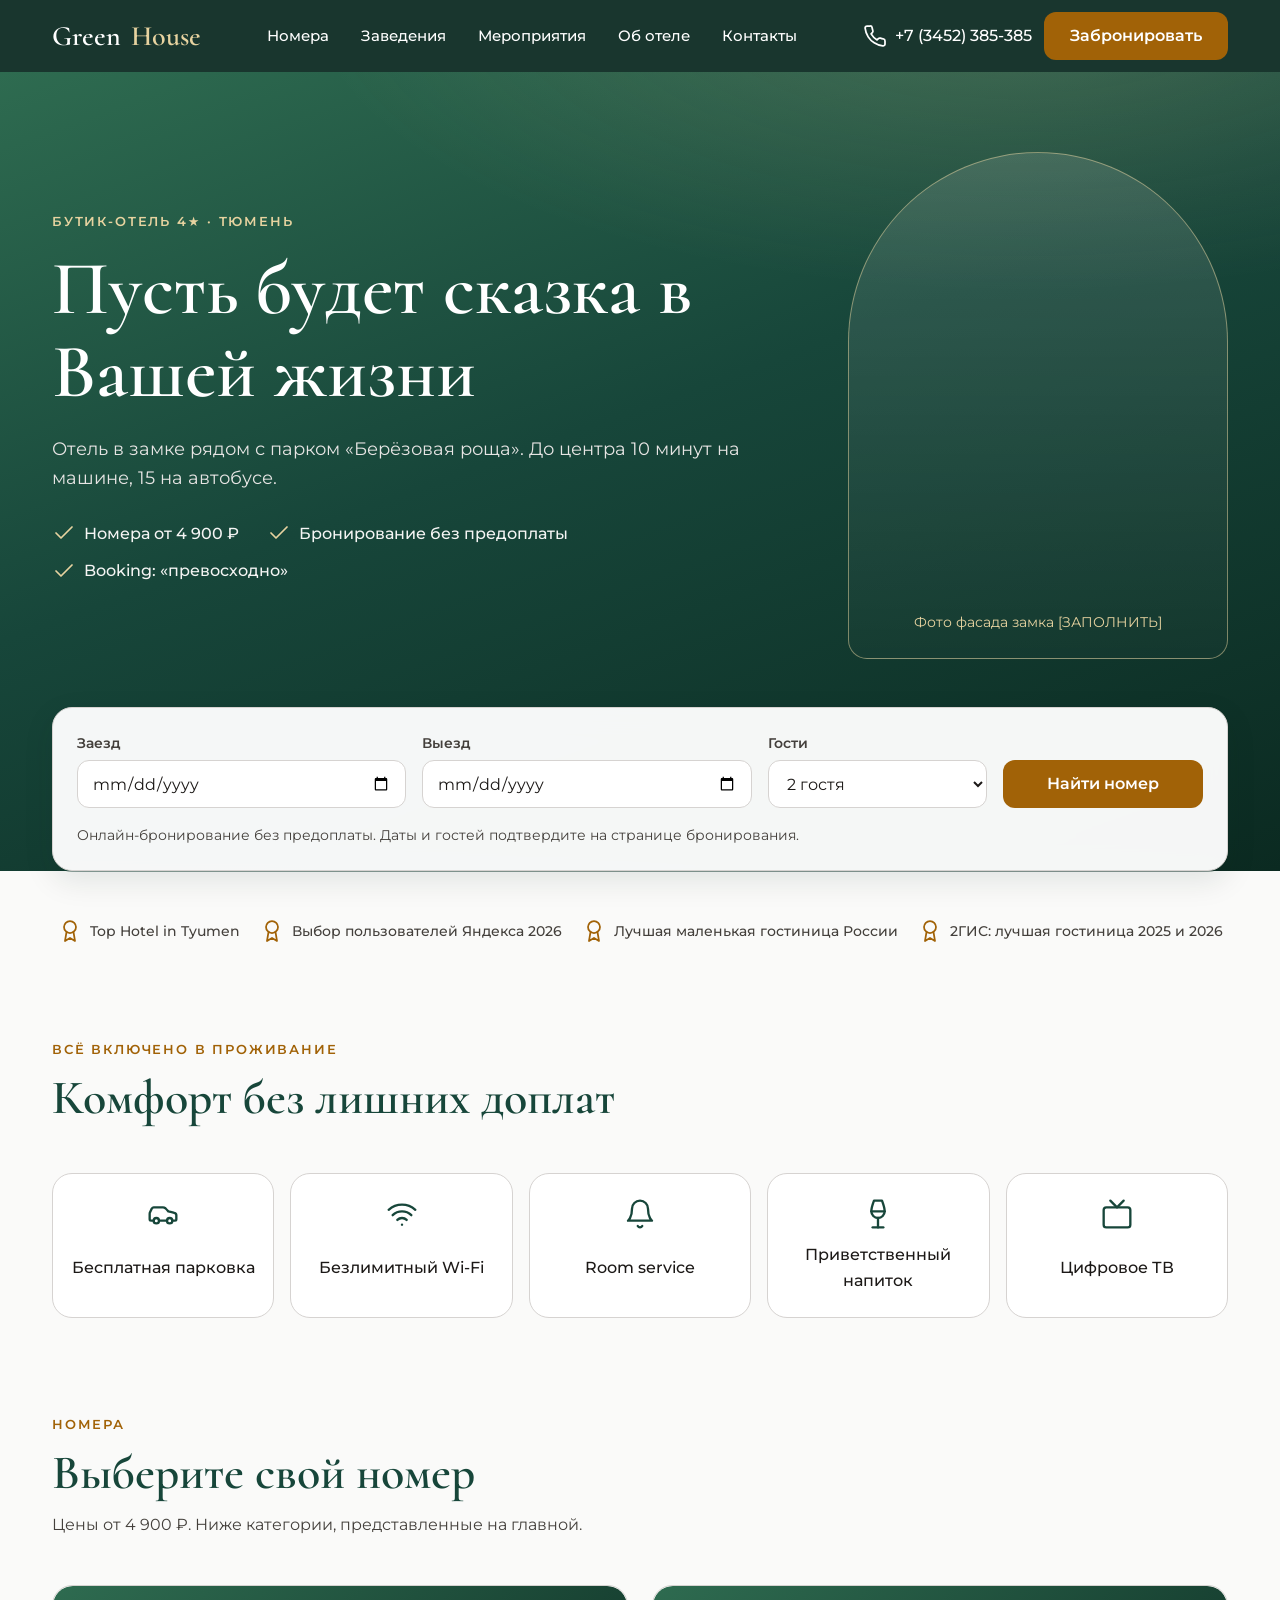
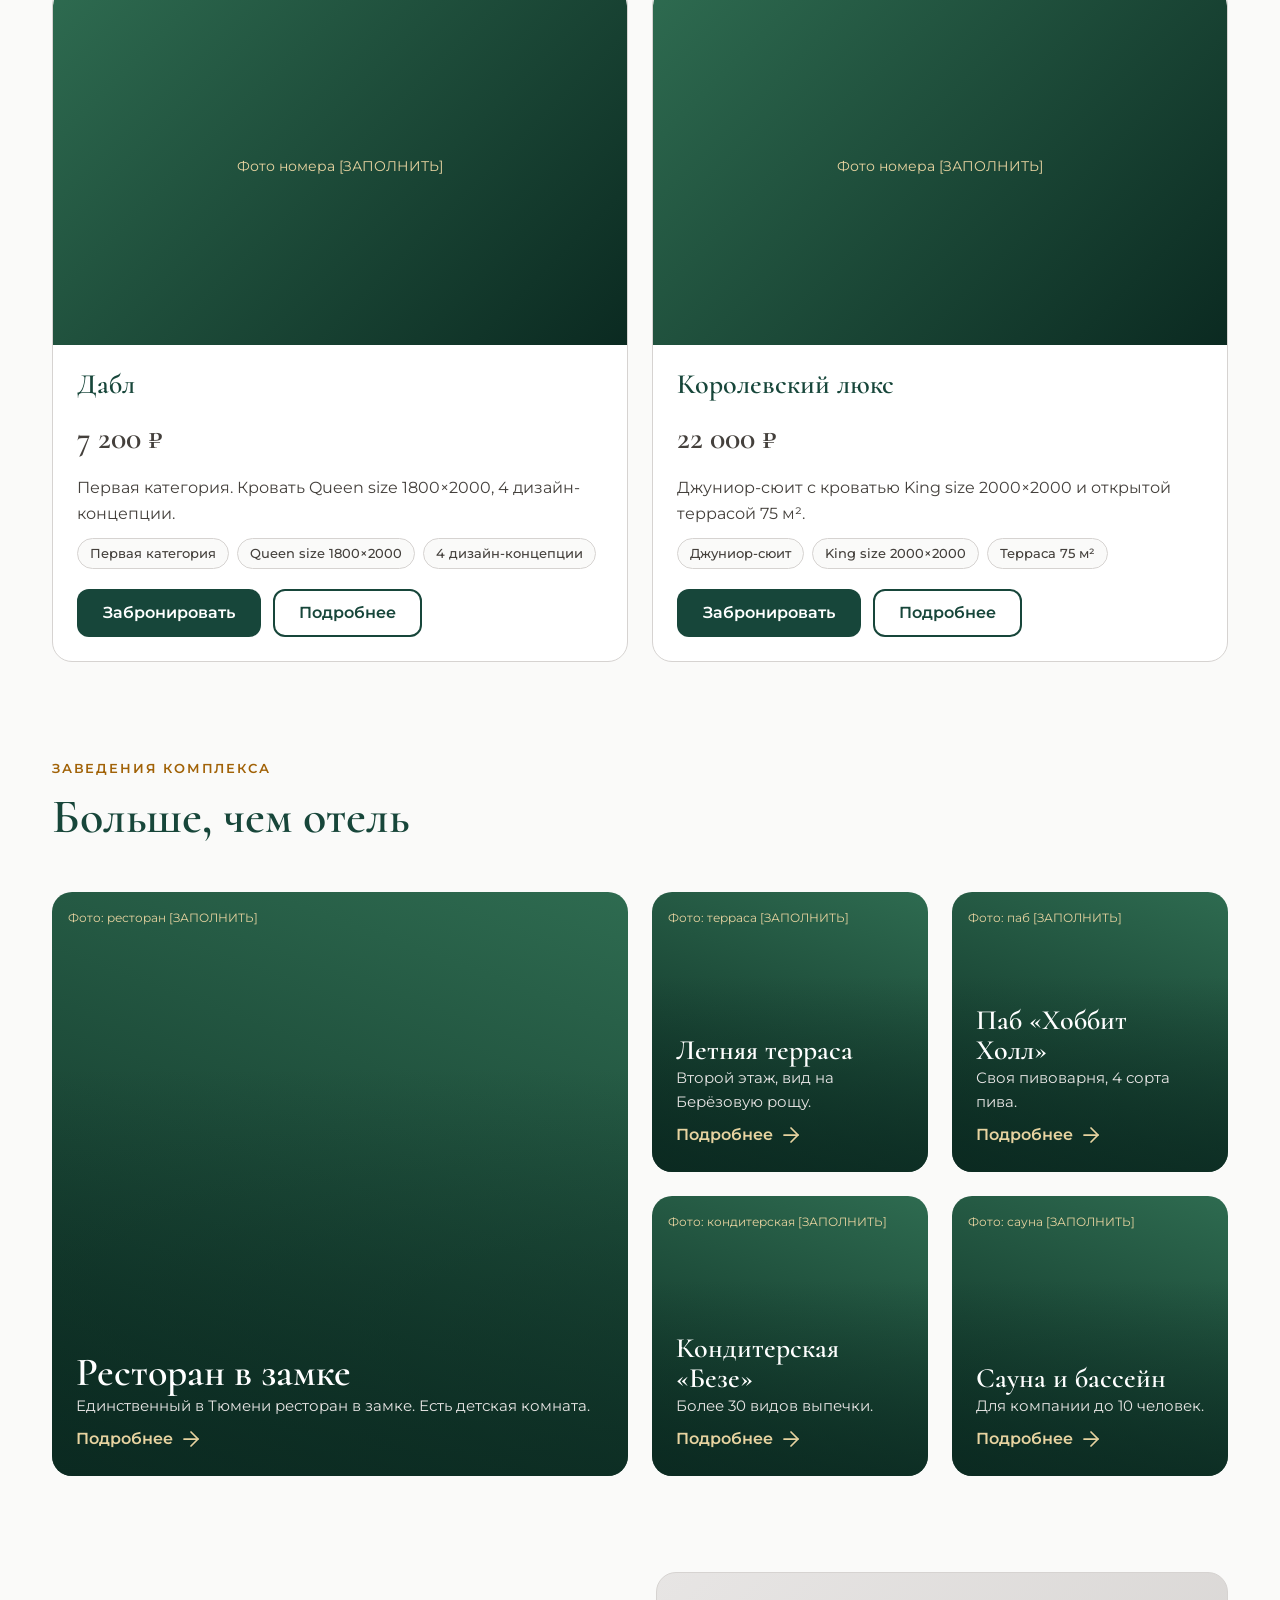
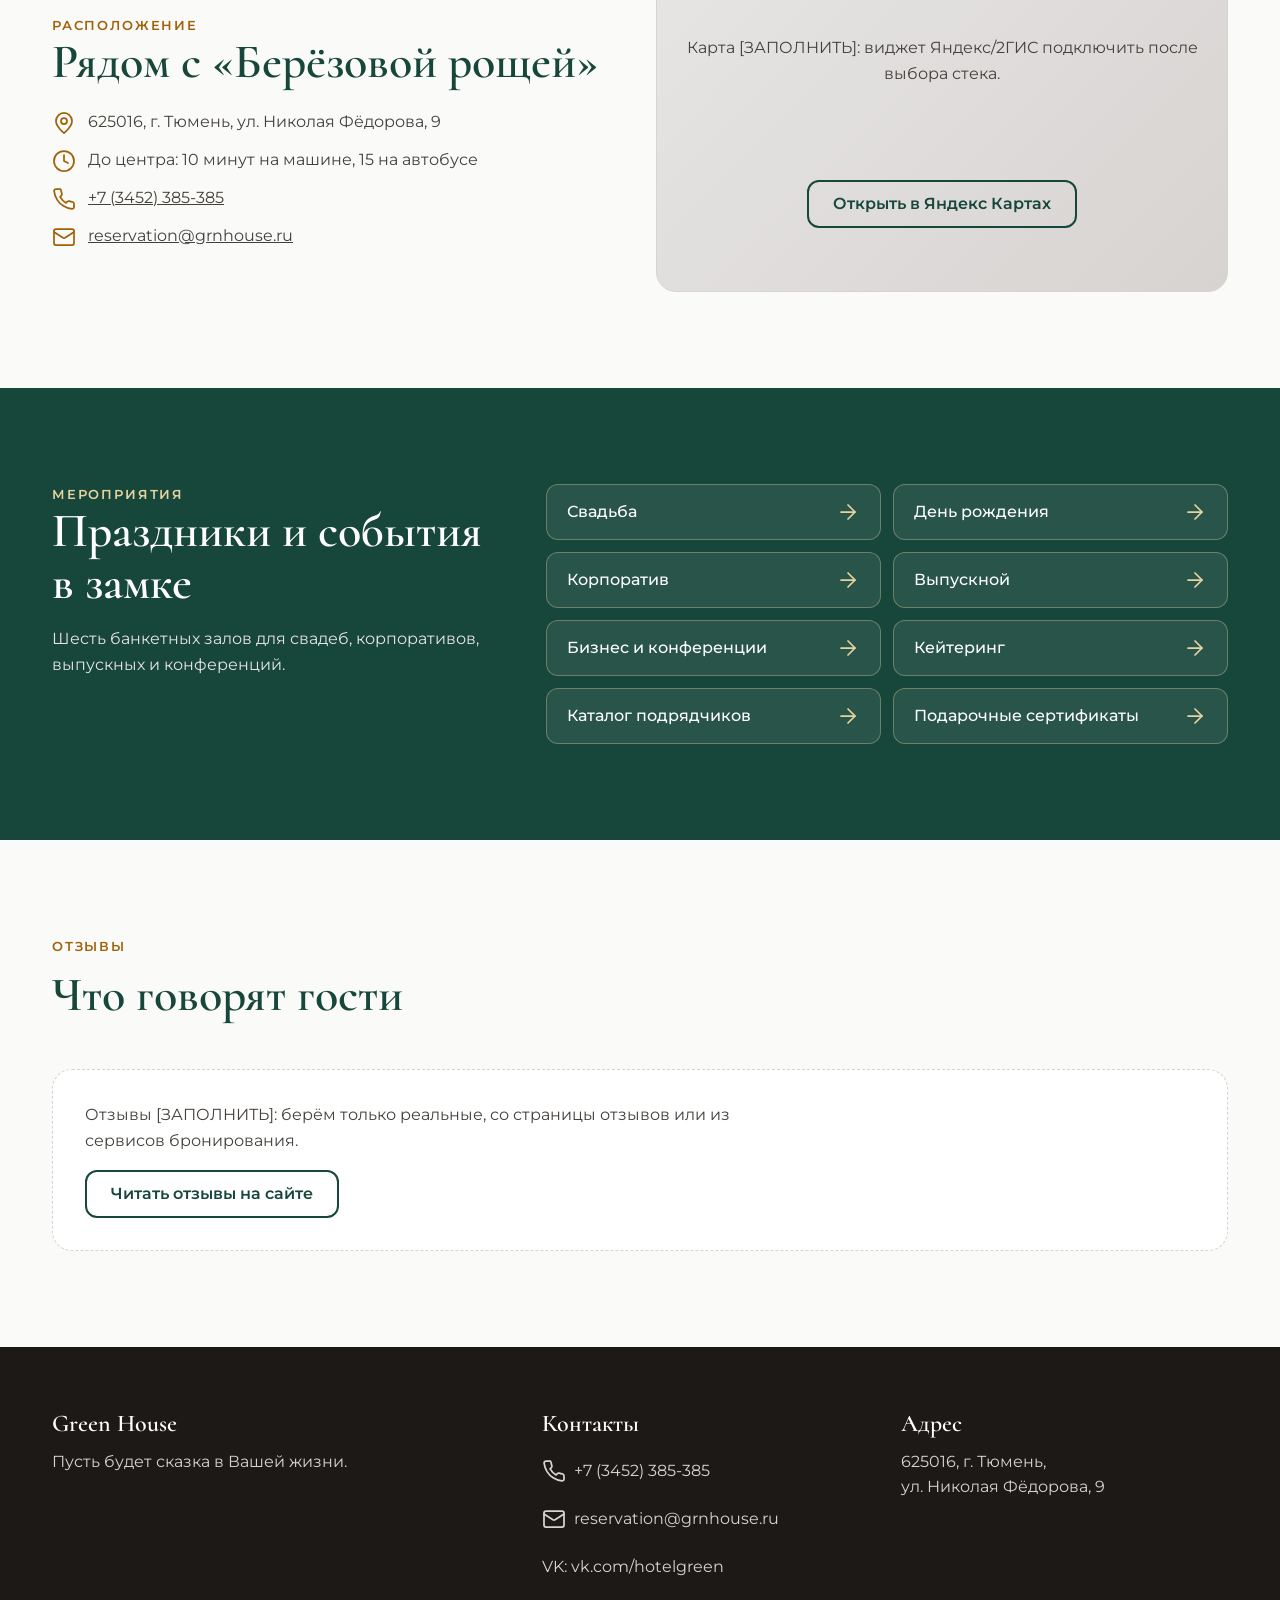
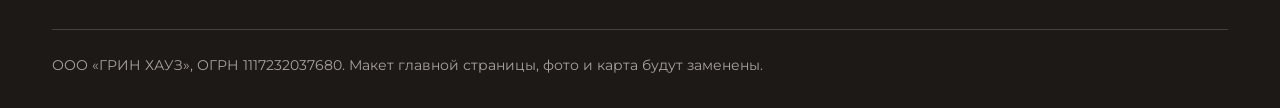
==== site/index.html @ 37d7482e "Add Green House homepage (variant D, static HTML/CSS) Co-Authored-By: Claude Sonnet 5.5 <noreply@ant" ====
<!doctype html>
<html lang="ru">
<head>
<meta charset="utf-8">
<meta name="viewport" content="width=device-width, initial-scale=1">
<title>Green House: бутик-отель в замке, Тюмень</title>
<meta name="description" content="Бутик-отель 4★ в замке рядом с парком «Берёзовая роща». Номера от 4 900 ₽, онлайн-бронирование без предоплаты.">
<link rel="preconnect" href="https://fonts.googleapis.com"><link rel="preconnect" href="https://fonts.gstatic.com" crossorigin>
<link href="https://fonts.googleapis.com/css2?family=Cormorant:wght@600&family=Montserrat:wght@400;500;600&display=swap&subset=cyrillic" rel="stylesheet">
<link rel="stylesheet" href="styles.css">
</head>
<body>
<a class="skip" href="#main">Перейти к содержимому</a>
<header class="header"><div class="container">
<a class="logo" href="#top" aria-label="Green House, на главную">Green<span>House</span></a>
<nav class="nav" aria-label="Основное меню"><a href="#nomera">Номера</a><a href="#zavedeniya">Заведения</a><a href="#meropriyatiya">Мероприятия</a><a href="#otel">Об отеле</a><a href="#kontakty">Контакты</a></nav>
<div class="header-actions">
<a class="header-phone" href="tel:+73452385385"><svg class="icon" viewBox="0 0 24 24" aria-hidden="true"><path d="M22 16.92v3a2 2 0 0 1-2.18 2 19.79 19.79 0 0 1-8.63-3.07 19.5 19.5 0 0 1-6-6 19.79 19.79 0 0 1-3.07-8.67A2 2 0 0 1 4.11 2h3a2 2 0 0 1 2 1.72c.127.96.361 1.903.7 2.81a2 2 0 0 1-.45 2.11L8.09 9.91a16 16 0 0 0 6 6l1.27-1.27a2 2 0 0 1 2.11-.45c.907.339 1.85.573 2.81.7A2 2 0 0 1 22 16.92z"/></svg>+7 (3452) 385-385</a>
<a class="btn btn-gold" href="#booking">Забронировать</a>
<details class="menu"><summary aria-label="Открыть меню"><svg class="icon" viewBox="0 0 24 24" aria-hidden="true"><path d="M4 6h16"/><path d="M4 12h16"/><path d="M4 18h16"/></svg></summary><nav aria-label="Мобильное меню"><a href="#nomera">Номера</a><a href="#zavedeniya">Заведения</a><a href="#meropriyatiya">Мероприятия</a><a href="#otel">Об отеле</a><a href="#kontakty">Контакты</a><a href="tel:+73452385385">Позвонить</a></nav></details>
</div></div></header>
<main id="main">
<section class="hero" id="top"><div class="container">
<div class="hero-grid">
<div><p class="eyebrow">Бутик-отель 4★ · Тюмень</p>
<h1>Пусть будет сказка в Вашей жизни</h1>
<p class="lead">Отель в замке рядом с парком «Берёзовая роща». До центра 10 минут на машине, 15 на автобусе.</p>
<ul class="hero-facts"><li><svg class="icon" viewBox="0 0 24 24" aria-hidden="true"><path d="M20 6 9 17l-5-5"/></svg>Номера от 4 900 ₽</li><li><svg class="icon" viewBox="0 0 24 24" aria-hidden="true"><path d="M20 6 9 17l-5-5"/></svg>Бронирование без предоплаты</li><li><svg class="icon" viewBox="0 0 24 24" aria-hidden="true"><path d="M20 6 9 17l-5-5"/></svg>Booking: «превосходно»</li></ul></div>
<div class="hero-art" role="img" aria-label="Место для фото замка">Фото фасада замка [ЗАПОЛНИТЬ]</div>
</div>
<div class="booking" id="booking"><form action="https://grnhouse.ru/bronirovanie-nomera/" method="get" aria-label="Поиск номера">
<input type="hidden" name="hotel_id" value="1064">
<!-- TODO: имена полей дат/гостей определяются виджетом TravelLine на /bronirovanie-nomera/ — согласовать, не выдумывать. Пока форма ведёт на страницу бронирования. -->
<div class="field"><label for="in">Заезд</label><input id="in" type="date" autocomplete="off"></div>
<div class="field"><label for="out">Выезд</label><input id="out" type="date" autocomplete="off"></div>
<div class="field"><label for="g">Гости</label><select id="g"><option>1 гость</option><option selected>2 гостя</option><option>3 гостя</option><option>4 гостя</option></select></div>
<button class="btn btn-gold" type="submit">Найти номер</button>
<small>Онлайн-бронирование без предоплаты. Даты и гостей подтвердите на странице бронирования.</small>
</form></div>
</div></section>

<section class="awards" aria-label="Награды"><div class="container"><ul><li><svg class="icon" viewBox="0 0 24 24" aria-hidden="true"><circle cx="12" cy="8" r="6"/><path d="M15.477 12.89 17 22l-5-3-5 3 1.523-9.11"/></svg>Top Hotel in Tyumen</li><li><svg class="icon" viewBox="0 0 24 24" aria-hidden="true"><circle cx="12" cy="8" r="6"/><path d="M15.477 12.89 17 22l-5-3-5 3 1.523-9.11"/></svg>Выбор пользователей Яндекса 2026</li><li><svg class="icon" viewBox="0 0 24 24" aria-hidden="true"><circle cx="12" cy="8" r="6"/><path d="M15.477 12.89 17 22l-5-3-5 3 1.523-9.11"/></svg>Лучшая маленькая гостиница России</li><li><svg class="icon" viewBox="0 0 24 24" aria-hidden="true"><circle cx="12" cy="8" r="6"/><path d="M15.477 12.89 17 22l-5-3-5 3 1.523-9.11"/></svg>2ГИС: лучшая гостиница 2025 и 2026</li></ul></div></section>

<section class="section" id="otel"><div class="container">
<div class="section-head"><p class="eyebrow">Всё включено в проживание</p><h2>Комфорт без лишних доплат</h2></div>
<ul class="amen"><li><svg class="icon" viewBox="0 0 24 24" aria-hidden="true"><path d="M19 17h2c.6 0 1-.4 1-1v-3c0-.9-.7-1.7-1.5-1.9C18.7 10.6 16 10 16 10s-1.3-1.4-2.2-2.3c-.5-.4-1.1-.7-1.8-.7H5c-.6 0-1.1.4-1.4.9l-1.4 2.9A3.7 3.7 0 0 0 2 12v4c0 .6.4 1 1 1h2"/><circle cx="7" cy="17" r="2"/><path d="M9 17h6"/><circle cx="17" cy="17" r="2"/></svg><span>Бесплатная парковка</span></li><li><svg class="icon" viewBox="0 0 24 24" aria-hidden="true"><path d="M12 20h.01"/><path d="M2 8.82a15 15 0 0 1 20 0"/><path d="M5 12.859a10 10 0 0 1 14 0"/><path d="M8.5 16.429a5 5 0 0 1 7 0"/></svg><span>Безлимитный Wi-Fi</span></li><li><svg class="icon" viewBox="0 0 24 24" aria-hidden="true"><path d="M6 8a6 6 0 0 1 12 0c0 7 3 9 3 9H3s3-2 3-9"/><path d="M10.3 21a1.94 1.94 0 0 0 3.4 0"/></svg><span>Room service</span></li><li><svg class="icon" viewBox="0 0 24 24" aria-hidden="true"><path d="M8 22h8"/><path d="M7 10h10"/><path d="M12 15v7"/><path d="M12 15a5 5 0 0 0 5-5c0-2-.5-4-2-8H9c-1.5 4-2 6-2 8a5 5 0 0 0 5 5Z"/></svg><span>Приветственный напиток</span></li><li><svg class="icon" viewBox="0 0 24 24" aria-hidden="true"><rect width="20" height="15" x="2" y="7" rx="2"/><polyline points="17 2 12 7 7 2"/></svg><span>Цифровое ТВ</span></li></ul></div></section>

<section class="section" id="nomera" style="padding-top:0"><div class="container">
<div class="section-head"><p class="eyebrow">Номера</p><h2>Выберите свой номер</h2><p class="lead">Цены от 4 900 ₽. Ниже категории, представленные на главной.</p></div>
<div class="grid-2"><article class="card"><div class="photo" role="img" aria-label="Место для фото номера «Дабл»">Фото номера [ЗАПОЛНИТЬ]</div>
<div class="card-body"><h3>Дабл</h3><p class="price">7 200 ₽</p><p>Первая категория. Кровать Queen size 1800×2000, 4 дизайн-концепции.</p>
<ul class="tags"><li>Первая категория</li><li>Queen size 1800×2000</li><li>4 дизайн-концепции</li></ul>
<div class="card-actions"><a class="btn btn-primary" href="https://grnhouse.ru/bronirovanie-nomera/?hotel_id=1064&room-type=8156">Забронировать</a><a class="btn btn-line" href="https://grnhouse.ru/nomera/double-room/">Подробнее</a></div></div></article>
<article class="card"><div class="photo" role="img" aria-label="Место для фото номера «Королевский люкс»">Фото номера [ЗАПОЛНИТЬ]</div>
<div class="card-body"><h3>Королевский люкс</h3><p class="price">22 000 ₽</p><p>Джуниор-сюит с кроватью King size 2000×2000 и открытой террасой 75 м².</p>
<ul class="tags"><li>Джуниор-сюит</li><li>King size 2000×2000</li><li>Терраса 75 м²</li></ul>
<div class="card-actions"><a class="btn btn-primary" href="https://grnhouse.ru/bronirovanie-nomera/?hotel_id=1064&room-type=8203">Забронировать</a><a class="btn btn-line" href="https://grnhouse.ru/nomera/luxury-king-suite/">Подробнее</a></div></div></article>
</div></div></section>

<section class="section" id="zavedeniya" style="padding-top:0"><div class="container">
<div class="section-head"><p class="eyebrow">Заведения комплекса</p><h2>Больше, чем отель</h2></div>
<div class="venues"><a class="venue big" href="https://grnhouse.ru/zavedeniya/restoran-v-tyumeni/"><span class="ph">Фото: ресторан [ЗАПОЛНИТЬ]</span><h3>Ресторан в замке</h3><p>Единственный в Тюмени ресторан в замке. Есть детская комната.</p><span class="more">Подробнее <svg class="icon" viewBox="0 0 24 24" aria-hidden="true"><path d="M5 12h14"/><path d="m12 5 7 7-7 7"/></svg></span></a>
<a class="venue " href="https://grnhouse.ru/zavedeniya/letnyaya-terrasa/"><span class="ph">Фото: терраса [ЗАПОЛНИТЬ]</span><h3>Летняя терраса</h3><p>Второй этаж, вид на Берёзовую рощу.</p><span class="more">Подробнее <svg class="icon" viewBox="0 0 24 24" aria-hidden="true"><path d="M5 12h14"/><path d="m12 5 7 7-7 7"/></svg></span></a>
<a class="venue " href="https://hobbithall.ru"><span class="ph">Фото: паб [ЗАПОЛНИТЬ]</span><h3>Паб «Хоббит Холл»</h3><p>Своя пивоварня, 4 сорта пива.</p><span class="more">Подробнее <svg class="icon" viewBox="0 0 24 24" aria-hidden="true"><path d="M5 12h14"/><path d="m12 5 7 7-7 7"/></svg></span></a>
<a class="venue " href="https://beze.store"><span class="ph">Фото: кондитерская [ЗАПОЛНИТЬ]</span><h3>Кондитерская «Безе»</h3><p>Более 30 видов выпечки.</p><span class="more">Подробнее <svg class="icon" viewBox="0 0 24 24" aria-hidden="true"><path d="M5 12h14"/><path d="m12 5 7 7-7 7"/></svg></span></a>
<a class="venue " href="https://grnhouse.ru/zavedeniya/sauna-i-bassejn/"><span class="ph">Фото: сауна [ЗАПОЛНИТЬ]</span><h3>Сауна и бассейн</h3><p>Для компании до 10 человек.</p><span class="more">Подробнее <svg class="icon" viewBox="0 0 24 24" aria-hidden="true"><path d="M5 12h14"/><path d="m12 5 7 7-7 7"/></svg></span></a>
</div></div></section>

<section class="section" id="kontakty" style="padding-top:0"><div class="container loc">
<div><p class="eyebrow">Расположение</p><h2>Рядом с «Берёзовой рощей»</h2>
<ul><li><svg class="icon" viewBox="0 0 24 24" aria-hidden="true"><path d="M20 10c0 6-8 12-8 12s-8-6-8-12a8 8 0 0 1 16 0Z"/><circle cx="12" cy="10" r="3"/></svg><span>625016, г. Тюмень, ул. Николая Фёдорова, 9</span></li>
<li><svg class="icon" viewBox="0 0 24 24" aria-hidden="true"><circle cx="12" cy="12" r="10"/><path d="M12 6v6l4 2"/></svg><span>До центра: 10 минут на машине, 15 на автобусе</span></li>
<li><svg class="icon" viewBox="0 0 24 24" aria-hidden="true"><path d="M22 16.92v3a2 2 0 0 1-2.18 2 19.79 19.79 0 0 1-8.63-3.07 19.5 19.5 0 0 1-6-6 19.79 19.79 0 0 1-3.07-8.67A2 2 0 0 1 4.11 2h3a2 2 0 0 1 2 1.72c.127.96.361 1.903.7 2.81a2 2 0 0 1-.45 2.11L8.09 9.91a16 16 0 0 0 6 6l1.27-1.27a2 2 0 0 1 2.11-.45c.907.339 1.85.573 2.81.7A2 2 0 0 1 22 16.92z"/></svg><a href="tel:+73452385385">+7 (3452) 385-385</a></li>
<li><svg class="icon" viewBox="0 0 24 24" aria-hidden="true"><rect width="20" height="16" x="2" y="4" rx="2"/><path d="m22 7-8.97 5.7a1.94 1.94 0 0 1-2.06 0L2 7"/></svg><a href="mailto:reservation@grnhouse.ru">reservation@grnhouse.ru</a></li></ul></div>
<div class="map"><p>Карта [ЗАПОЛНИТЬ]: виджет Яндекс/2ГИС подключить после выбора стека.</p>
<a class="btn btn-line" href="https://yandex.ru/maps/?text=%D0%A2%D1%8E%D0%BC%D0%B5%D0%BD%D1%8C%2C%20%D1%83%D0%BB.%20%D0%9D%D0%B8%D0%BA%D0%BE%D0%BB%D0%B0%D1%8F%20%D0%A4%D1%91%D0%B4%D0%BE%D1%80%D0%BE%D0%B2%D0%B0%2C%209">Открыть в Яндекс Картах</a></div>
</div></section>

<section class="section events" id="meropriyatiya"><div class="container ev-grid">
<div><p class="eyebrow">Мероприятия</p><h2>Праздники и события в замке</h2><p class="lead" style="margin-top:16px">Шесть банкетных залов для свадеб, корпоративов, выпускных и конференций.</p></div>
<ul class="ev-list"><li><a href="https://wedding.grnhouse.ru">Свадьба<svg class="icon" viewBox="0 0 24 24" aria-hidden="true"><path d="M5 12h14"/><path d="m12 5 7 7-7 7"/></svg></a></li><li><a href="https://grnhouse.ru/restoran-na-den-rozhdeniya/">День рождения<svg class="icon" viewBox="0 0 24 24" aria-hidden="true"><path d="M5 12h14"/><path d="m12 5 7 7-7 7"/></svg></a></li><li><a href="https://grnhouse.ru/restoran-na-korporativ/">Корпоратив<svg class="icon" viewBox="0 0 24 24" aria-hidden="true"><path d="M5 12h14"/><path d="m12 5 7 7-7 7"/></svg></a></li><li><a href="https://grnhouse.ru/restoran-na-vypusknoj/">Выпускной<svg class="icon" viewBox="0 0 24 24" aria-hidden="true"><path d="M5 12h14"/><path d="m12 5 7 7-7 7"/></svg></a></li><li><a href="https://grnhouse.ru/arenda-konferents-zala/">Бизнес и конференции<svg class="icon" viewBox="0 0 24 24" aria-hidden="true"><path d="M5 12h14"/><path d="m12 5 7 7-7 7"/></svg></a></li><li><a href="https://catering.grnhouse.ru">Кейтеринг<svg class="icon" viewBox="0 0 24 24" aria-hidden="true"><path d="M5 12h14"/><path d="m12 5 7 7-7 7"/></svg></a></li><li><a href="https://catalog.grnhouse.ru">Каталог подрядчиков<svg class="icon" viewBox="0 0 24 24" aria-hidden="true"><path d="M5 12h14"/><path d="m12 5 7 7-7 7"/></svg></a></li><li><a href="https://grnhouse.ru/podarochnye-sertifikaty/">Подарочные сертификаты<svg class="icon" viewBox="0 0 24 24" aria-hidden="true"><path d="M5 12h14"/><path d="m12 5 7 7-7 7"/></svg></a></li></ul></div></section>

<section class="section"><div class="container">
<div class="section-head"><p class="eyebrow">Отзывы</p><h2>Что говорят гости</h2></div>
<div class="reviews-box"><p class="lead">Отзывы [ЗАПОЛНИТЬ]: берём только реальные, со страницы отзывов или из сервисов бронирования.</p>
<a class="btn btn-line" href="https://grnhouse.ru/otzyvy/">Читать отзывы на сайте</a></div></div></section>
</main>

<footer class="footer"><div class="container">
<div class="f-grid">
<div><h3>Green House</h3><p>Пусть будет сказка в Вашей жизни.</p></div>
<div><h3>Контакты</h3><ul><li><a href="tel:+73452385385"><svg class="icon" viewBox="0 0 24 24" aria-hidden="true"><path d="M22 16.92v3a2 2 0 0 1-2.18 2 19.79 19.79 0 0 1-8.63-3.07 19.5 19.5 0 0 1-6-6 19.79 19.79 0 0 1-3.07-8.67A2 2 0 0 1 4.11 2h3a2 2 0 0 1 2 1.72c.127.96.361 1.903.7 2.81a2 2 0 0 1-.45 2.11L8.09 9.91a16 16 0 0 0 6 6l1.27-1.27a2 2 0 0 1 2.11-.45c.907.339 1.85.573 2.81.7A2 2 0 0 1 22 16.92z"/></svg>+7 (3452) 385-385</a></li><li><a href="mailto:reservation@grnhouse.ru"><svg class="icon" viewBox="0 0 24 24" aria-hidden="true"><rect width="20" height="16" x="2" y="4" rx="2"/><path d="m22 7-8.97 5.7a1.94 1.94 0 0 1-2.06 0L2 7"/></svg>reservation@grnhouse.ru</a></li><li><a href="https://vk.com/hotelgreen">VK: vk.com/hotelgreen</a></li></ul></div>
<div><h3>Адрес</h3><p>625016, г. Тюмень,<br>ул. Николая Фёдорова, 9</p></div>
</div>
<p class="legal">ООО «ГРИН ХАУЗ», ОГРН 1117232037680. Макет главной страницы, фото и карта будут заменены.</p>
</div></footer>
<script>
(function(){var i=document.getElementById('in'),o=document.getElementById('out');
function iso(d){return d.toISOString().slice(0,10)}
var t=new Date();i.min=iso(t);o.min=iso(new Date(t.getTime()+864e5));
i.addEventListener('change',function(){if(!i.value)return;var n=new Date(new Date(i.value).getTime()+864e5);o.min=iso(n);if(o.value&&o.value<o.min)o.value=o.min});})();
</script>
</body>
</html>
---- site/styles.css ----
/* Green House — вариант D (ui-ux-pro-max). Все цвета через токены. */
:root{
  --c-primary:#17463A; --c-primary-light:#2E6B50; --c-primary-dark:#0B2A21;
  --c-gold:#A16207; --c-gold-soft:#E7D3A0;
  --c-bg:#FAFAF9; --c-card:#FFFFFF; --c-border:#D6D3D1;
  --c-text:#1C1917; --c-text-2:#44403C; --c-footer:#1C1917;
  --c-on-primary:#FFFFFF; --c-focus:#A16207;
  --r-card:20px; --r-ctl:12px;
  --font-head:"Cormorant","Cormorant Garamond",Georgia,serif;
  --font-body:"Montserrat",system-ui,-apple-system,"Segoe UI",sans-serif;
  --container:1240px; --gutter:32px; --section:96px;
  --shadow:0 10px 30px rgba(11,42,33,.10);
}
@media (max-width:767px){:root{--gutter:16px;--section:64px}}
*,*::before,*::after{box-sizing:border-box}
html{scroll-behavior:smooth;-webkit-text-size-adjust:100%}
body{margin:0;background:var(--c-bg);color:var(--c-text);font:400 16px/1.6 var(--font-body)}
img,svg{max-width:100%;display:block}
a{color:inherit}
h1,h2,h3{font-family:var(--font-head);font-weight:600;line-height:1.1;margin:0;color:var(--c-primary)}
h1{font-size:clamp(2.6rem,6vw,4.75rem);color:var(--c-on-primary)}
h2{font-size:clamp(2rem,4vw,3rem)}
h3{font-size:1.75rem}
p{margin:0}
.container{width:100%;max-width:var(--container);margin-inline:auto;padding-inline:var(--gutter)}
.section{padding-block:var(--section)}
.eyebrow{font-size:.8125rem;font-weight:600;letter-spacing:.14em;text-transform:uppercase;color:var(--c-gold)}
.lead{color:var(--c-text-2);max-width:60ch}
.section-head{display:grid;gap:12px;margin-bottom:48px}
.icon{width:24px;height:24px;fill:none;stroke:currentColor;stroke-width:1.75;stroke-linecap:round;stroke-linejoin:round;flex:none}

/* Focus и касания */
a,button,input,select,summary{cursor:pointer}
:focus-visible{outline:3px solid var(--c-focus);outline-offset:3px;border-radius:6px}
.on-dark :focus-visible,.hero :focus-visible,.events :focus-visible,.footer :focus-visible{outline-color:var(--c-gold-soft)}
.skip{position:absolute;left:-9999px;top:8px;background:var(--c-card);color:var(--c-primary);padding:12px 16px;border-radius:var(--r-ctl);z-index:100}
.skip:focus{left:8px}

/* Кнопки */
.btn{display:inline-flex;align-items:center;justify-content:center;gap:8px;min-height:48px;padding:0 24px;border-radius:var(--r-ctl);
  font:600 1rem/1 var(--font-body);text-decoration:none;border:2px solid transparent;transition:background-color .2s,transform .2s,border-color .2s}
.btn-gold{background:var(--c-gold);color:#fff}
.btn-gold:hover{background:#854D0E}
.btn-primary{background:var(--c-primary);color:#fff}
.btn-primary:hover{background:var(--c-primary-light)}
.btn-ghost{border-color:currentColor;background:transparent}
.btn-ghost:hover{background:rgba(255,255,255,.12)}
.btn-line{border-color:var(--c-primary);color:var(--c-primary);background:transparent}
.btn-line:hover{background:var(--c-primary);color:#fff}
.btn:active{transform:translateY(1px)}

/* Шапка */
.header{position:sticky;top:0;z-index:50;background:rgba(11,42,33,.94);backdrop-filter:blur(10px);color:#fff}
.header .container{display:flex;align-items:center;justify-content:space-between;gap:16px;min-height:72px}
.logo{font-family:var(--font-head);font-size:1.75rem;font-weight:600;text-decoration:none;color:#fff;display:flex;align-items:center;gap:10px;min-height:44px}
.logo span{color:var(--c-gold-soft)}
.nav{display:none;gap:4px}
.nav a{display:inline-flex;align-items:center;min-height:44px;padding:0 14px;border-radius:var(--r-ctl);text-decoration:none;font-weight:500;font-size:.9375rem}
.nav a:hover{background:rgba(255,255,255,.1)}
.header-actions{display:flex;align-items:center;gap:12px}
.header-phone{display:none;align-items:center;gap:8px;min-height:44px;text-decoration:none;font-weight:500}
.menu{position:relative}
.menu summary{list-style:none;display:grid;place-items:center;width:48px;height:48px;border-radius:var(--r-ctl);border:1px solid rgba(255,255,255,.35)}
.menu summary::-webkit-details-marker{display:none}
.menu nav{position:absolute;right:0;top:56px;min-width:240px;background:var(--c-card);color:var(--c-text);border-radius:var(--r-card);box-shadow:var(--shadow);padding:8px;display:grid}
.menu nav a{display:flex;align-items:center;min-height:48px;padding:0 16px;text-decoration:none;border-radius:var(--r-ctl);font-weight:500}
.menu nav a:hover{background:var(--c-bg)}
@media (max-width:480px){.header .btn{padding:0 14px;font-size:.875rem}.header-actions{gap:8px}.logo{font-size:1.5rem}}
@media (min-width:1024px){.nav{display:flex}.menu{display:none}.header-phone{display:inline-flex}}

/* Hero */
.hero{position:relative;color:#fff;background:
  radial-gradient(1200px 500px at 80% -10%,rgba(231,211,160,.18),transparent 60%),
  linear-gradient(160deg,var(--c-primary-light) 0%,var(--c-primary) 45%,var(--c-primary-dark) 100%);
  padding-block:80px 0}
.hero-grid{display:grid;gap:40px;align-items:center}
.hero .eyebrow{color:var(--c-gold-soft)}
.hero h1{margin-block:16px 20px}
.hero p.lead{color:#E7E5E4;font-size:1.125rem}
.hero-facts{display:flex;flex-wrap:wrap;gap:12px 28px;margin-top:28px;list-style:none;padding:0;color:#F5F5F4;font-weight:500}
.hero-facts li{display:flex;align-items:center;gap:8px}
.hero-facts svg{color:var(--c-gold-soft)}
.hero-art{display:none;aspect-ratio:3/4;border-radius:200px 200px var(--r-card) var(--r-card);border:1px solid rgba(231,211,160,.5);
  background:linear-gradient(180deg,rgba(255,255,255,.12),rgba(255,255,255,.02));place-items:end center;padding:24px;text-align:center;
  font-size:.875rem;color:var(--c-gold-soft)}
@media (min-width:1024px){.hero-grid{grid-template-columns:1.25fr .75fr}.hero-art{display:grid;max-width:380px;justify-self:end;width:100%}}
.hero{padding-bottom:0}

/* Форма бронирования */
.booking{position:relative;z-index:2;margin-top:48px;margin-bottom:-64px}
.booking form{background:rgba(255,255,255,.96);backdrop-filter:blur(14px);color:var(--c-text);border-radius:var(--r-card);box-shadow:var(--shadow);
  padding:24px;display:grid;gap:16px;border:1px solid var(--c-border)}
.field{display:grid;gap:6px}
.field label{font-size:.875rem;font-weight:600;color:var(--c-text-2)}
.field input,.field select{min-height:48px;padding:0 14px;border:1px solid var(--c-border);border-radius:var(--r-ctl);background:#fff;font:400 1rem var(--font-body);color:var(--c-text)}
.field input:hover,.field select:hover{border-color:var(--c-primary-light)}
.booking .btn{width:100%}
.booking small{color:var(--c-text-2);font-size:.875rem}
@media (min-width:768px){.booking form{grid-template-columns:repeat(2,1fr)}.booking .btn,.booking small{grid-column:1/-1}}
@media (min-width:1024px){.booking form{grid-template-columns:1.2fr 1.2fr .8fr auto;align-items:end}.booking .btn{grid-column:auto;width:auto;min-width:200px}.booking small{grid-column:1/-1}}

/* Награды */
.awards{padding-block:112px 0}
.awards ul{list-style:none;margin:0;padding:0;display:flex;flex-wrap:wrap;gap:12px 28px;justify-content:center;color:var(--c-text-2);font-weight:500;font-size:.9375rem}
.awards li{display:flex;align-items:center;gap:8px}
.awards svg{color:var(--c-gold)}
@media (min-width:1280px){.awards ul{flex-wrap:nowrap;font-size:.875rem;gap:20px}}

/* Удобства */
.amen{list-style:none;margin:0;padding:0;display:grid;grid-template-columns:repeat(2,1fr);gap:16px}
.amen li{background:var(--c-card);border:1px solid var(--c-border);border-radius:var(--r-card);padding:24px 16px;display:grid;justify-items:center;gap:12px;text-align:center;font-weight:500}
.amen svg{width:32px;height:32px;color:var(--c-primary)}
@media (min-width:768px){.amen{grid-template-columns:repeat(3,1fr)}}
@media (min-width:1024px){.amen{grid-template-columns:repeat(5,1fr)}}
.amen span{overflow-wrap:anywhere}

/* Карточки */
.photo{position:relative;display:grid;place-items:center;text-align:center;padding:16px;color:var(--c-gold-soft);font-size:.875rem;
  background:linear-gradient(135deg,var(--c-primary-light),var(--c-primary-dark));border-radius:var(--r-card) var(--r-card) 0 0;aspect-ratio:16/10;overflow:hidden}
.card{background:var(--c-card);border:1px solid var(--c-border);border-radius:var(--r-card);overflow:hidden;display:flex;flex-direction:column;
  transition:box-shadow .2s,transform .2s}
.card:hover{box-shadow:var(--shadow);transform:translateY(-3px)}
.card-body{padding:24px;display:grid;gap:12px;flex:1;align-content:start}
.card-body p{color:var(--c-text-2)}
.tags{display:flex;flex-wrap:wrap;gap:8px;list-style:none;padding:0;margin:0}
.tags li{font-size:.8125rem;font-weight:500;padding:4px 12px;border-radius:999px;background:var(--c-bg);border:1px solid var(--c-border);color:var(--c-text-2)}
.price{font-family:var(--font-head);font-size:2rem;font-weight:600;color:var(--c-gold)}
.card-actions{display:flex;flex-wrap:wrap;gap:12px;margin-top:8px}
.grid-2{display:grid;gap:24px}
@media (min-width:768px){.grid-2{grid-template-columns:repeat(2,1fr)}}

/* Заведения: асимметричная сетка */
.venues{display:grid;gap:24px}
.venue{position:relative;display:flex;flex-direction:column;justify-content:flex-end;min-height:280px;border-radius:var(--r-card);overflow:hidden;color:#fff;text-decoration:none;padding:24px;
  background:linear-gradient(200deg,var(--c-primary-light),var(--c-primary-dark));transition:transform .2s,box-shadow .2s}
.venue:hover{transform:translateY(-3px);box-shadow:var(--shadow)}
.venue::before{content:"";position:absolute;inset:0;background:linear-gradient(180deg,transparent 30%,rgba(11,42,33,.75))}
.venue>*{position:relative}
.venue h3{color:#fff;font-size:1.75rem}
.venue p{color:#E7E5E4;font-size:.9375rem}
.venue .more{display:inline-flex;align-items:center;gap:6px;margin-top:8px;font-weight:600;color:var(--c-gold-soft)}
.venue .ph{position:absolute;top:16px;left:16px;font-size:.75rem;color:var(--c-gold-soft)}
.venue.big{min-height:360px}
@media (min-width:1024px){.venues{grid-template-columns:repeat(4,1fr);grid-template-rows:repeat(2,minmax(240px,1fr))}
  .venue.big{grid-column:1/3;grid-row:1/3}.venue.big h3{font-size:2.5rem}}
@media (min-width:768px) and (max-width:1023px){.venues{grid-template-columns:repeat(2,1fr)}.venue.big{grid-column:1/-1}}

/* Расположение */
.loc{display:grid;gap:32px;align-items:center}
.loc ul{list-style:none;padding:0;margin:20px 0 0;display:grid;gap:12px}
.loc li{display:flex;gap:12px;align-items:flex-start;color:var(--c-text-2)}
.loc li svg{color:var(--c-gold);margin-top:2px}
.map{display:grid;place-items:center;text-align:center;min-height:320px;border-radius:var(--r-card);padding:24px;gap:16px;
  background:linear-gradient(135deg,#E7E5E4,#D6D3D1);border:1px solid var(--c-border);color:var(--c-text-2)}
@media (min-width:1024px){.loc{grid-template-columns:1fr 1fr}}

/* Мероприятия */
.events{background:var(--c-primary);color:#fff}
.events h2{color:#fff}
.events .eyebrow{color:var(--c-gold-soft)}
.events .lead{color:#E7E5E4}
.ev-list{list-style:none;margin:0;padding:0;display:grid;gap:12px}
.ev-list a{display:flex;align-items:center;justify-content:space-between;gap:12px;min-height:56px;padding:12px 20px;border-radius:var(--r-ctl);
  background:rgba(255,255,255,.08);border:1px solid rgba(231,211,160,.35);text-decoration:none;font-weight:500;transition:background-color .2s}
.ev-list a:hover{background:rgba(255,255,255,.16)}
.ev-list svg{color:var(--c-gold-soft)}
.ev-grid{display:grid;gap:40px}
@media (min-width:768px){.ev-list{grid-template-columns:repeat(2,1fr)}}
@media (min-width:1024px){.ev-grid{grid-template-columns:.8fr 1.2fr;align-items:start}}

/* Отзывы */
.reviews-box{background:var(--c-card);border:1px dashed var(--c-border);border-radius:var(--r-card);padding:32px;display:grid;gap:16px;justify-items:start}

/* Футер */
.footer{background:var(--c-footer);color:#D6D3D1;padding-block:64px 32px}
.footer h3{color:#fff;font-size:1.5rem;margin-bottom:12px}
.footer a{text-decoration:none}
.footer a:hover{color:var(--c-gold-soft)}
.f-grid{display:grid;gap:32px}
.f-grid ul{list-style:none;margin:0;padding:0;display:grid;gap:4px}
.f-grid li a{display:inline-flex;align-items:center;gap:8px;min-height:44px}
.legal{margin-top:40px;padding-top:24px;border-top:1px solid #44403C;font-size:.875rem;color:#A8A29E}
@media (min-width:768px){.f-grid{grid-template-columns:1.4fr 1fr 1fr}}

@media (prefers-reduced-motion:reduce){*,*::before,*::after{transition:none!important;animation:none!important;scroll-behavior:auto!important}}
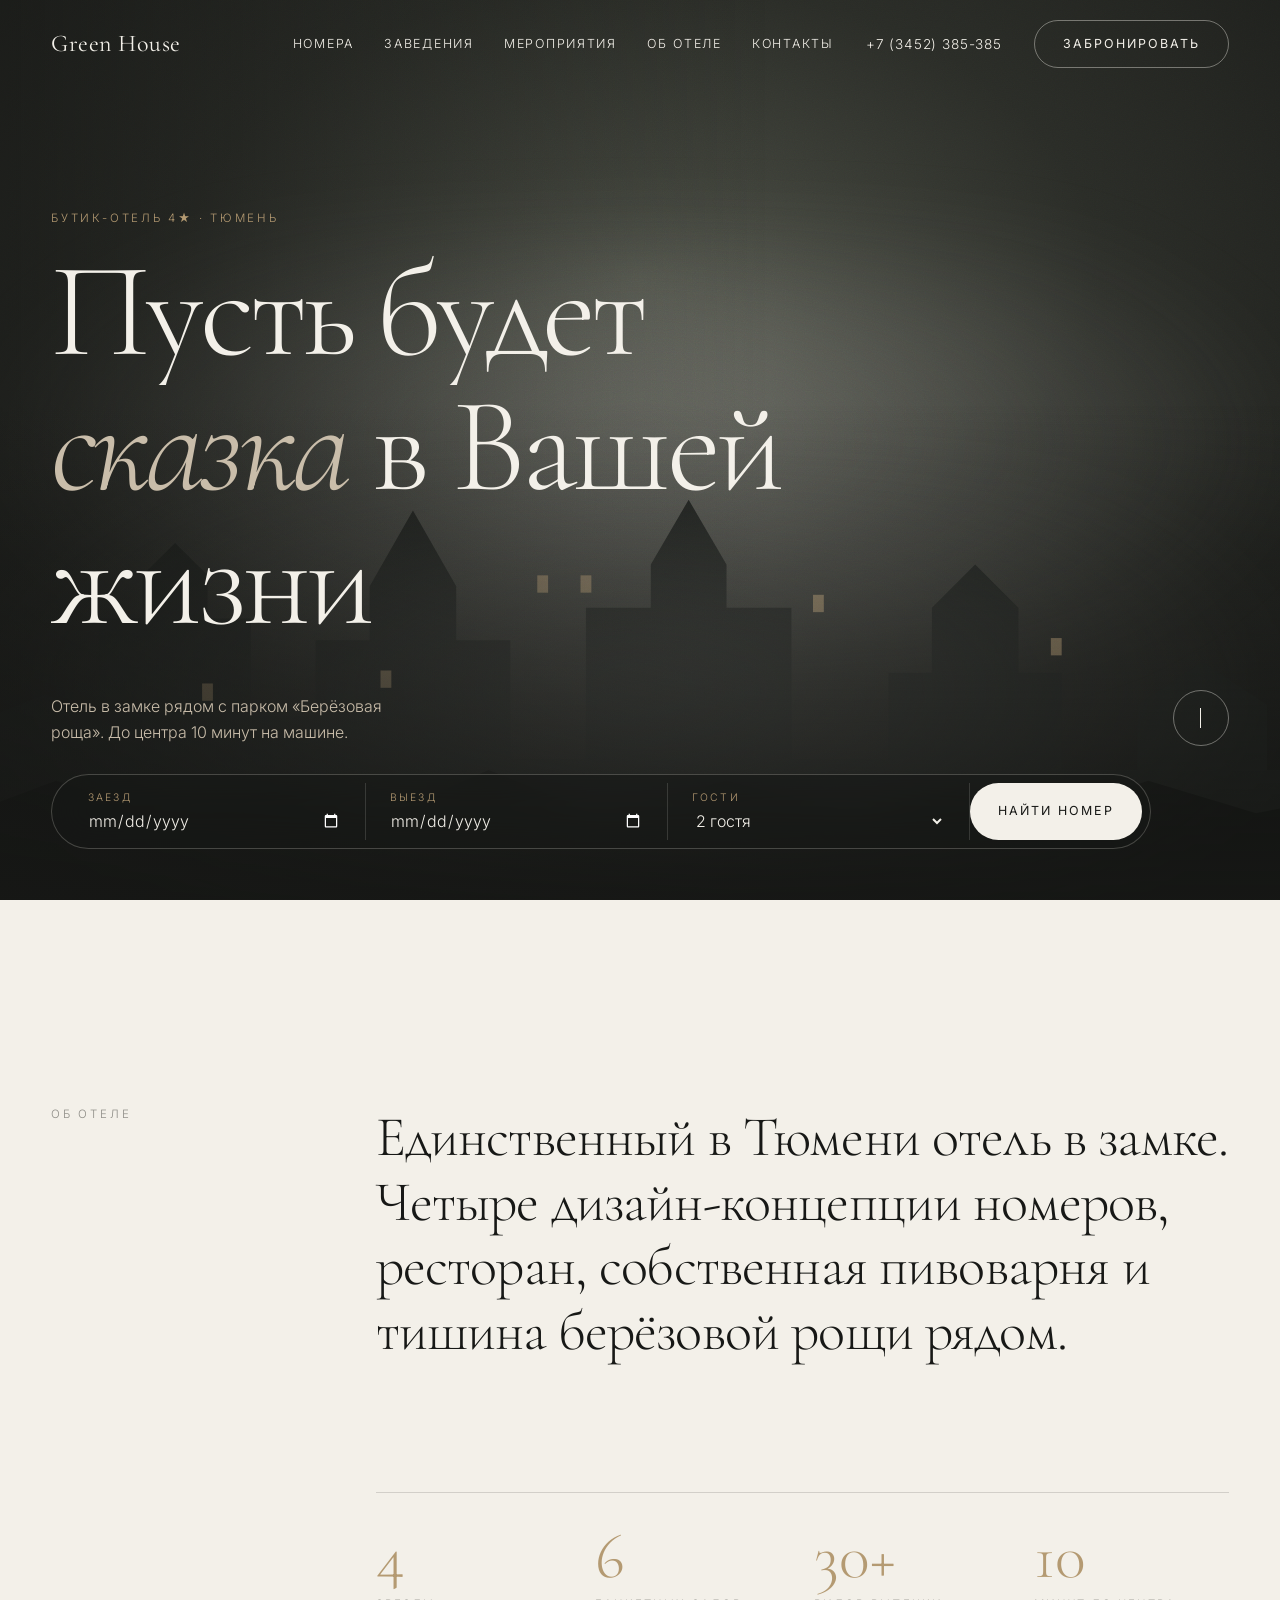
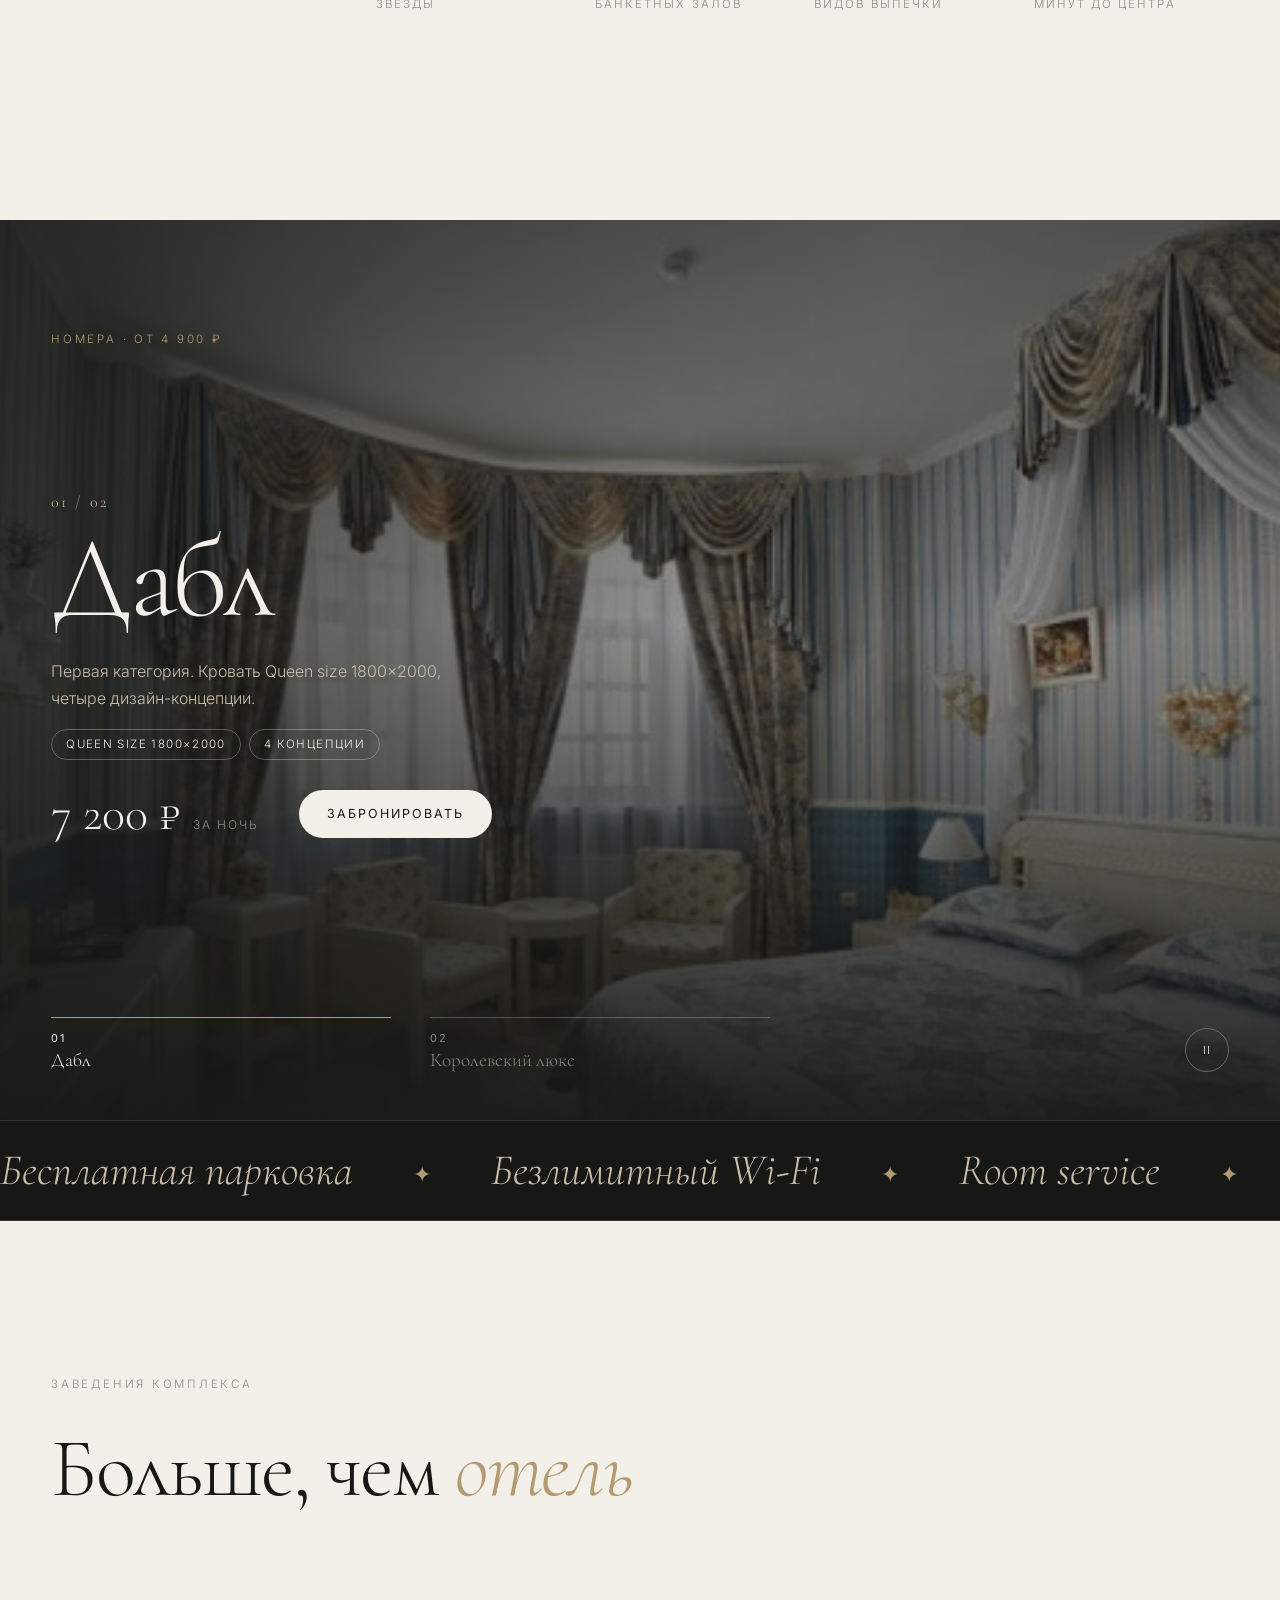
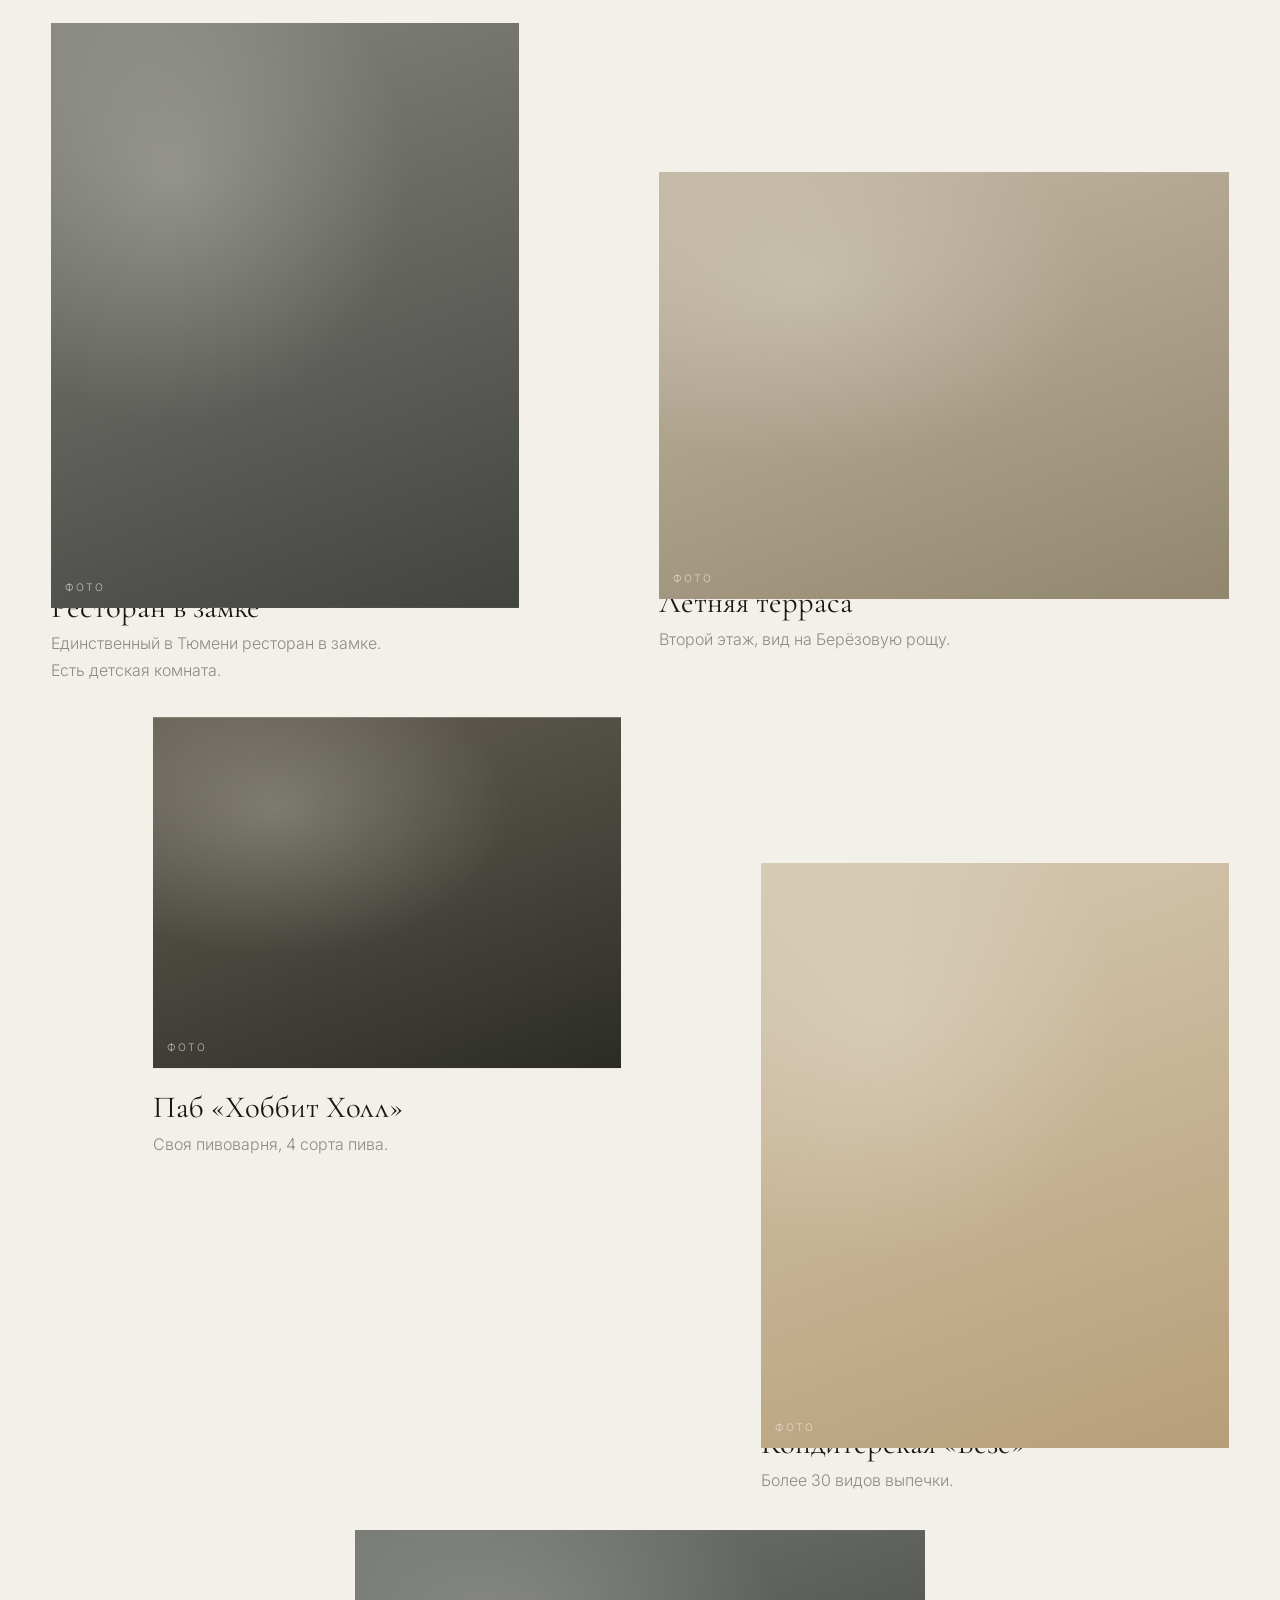
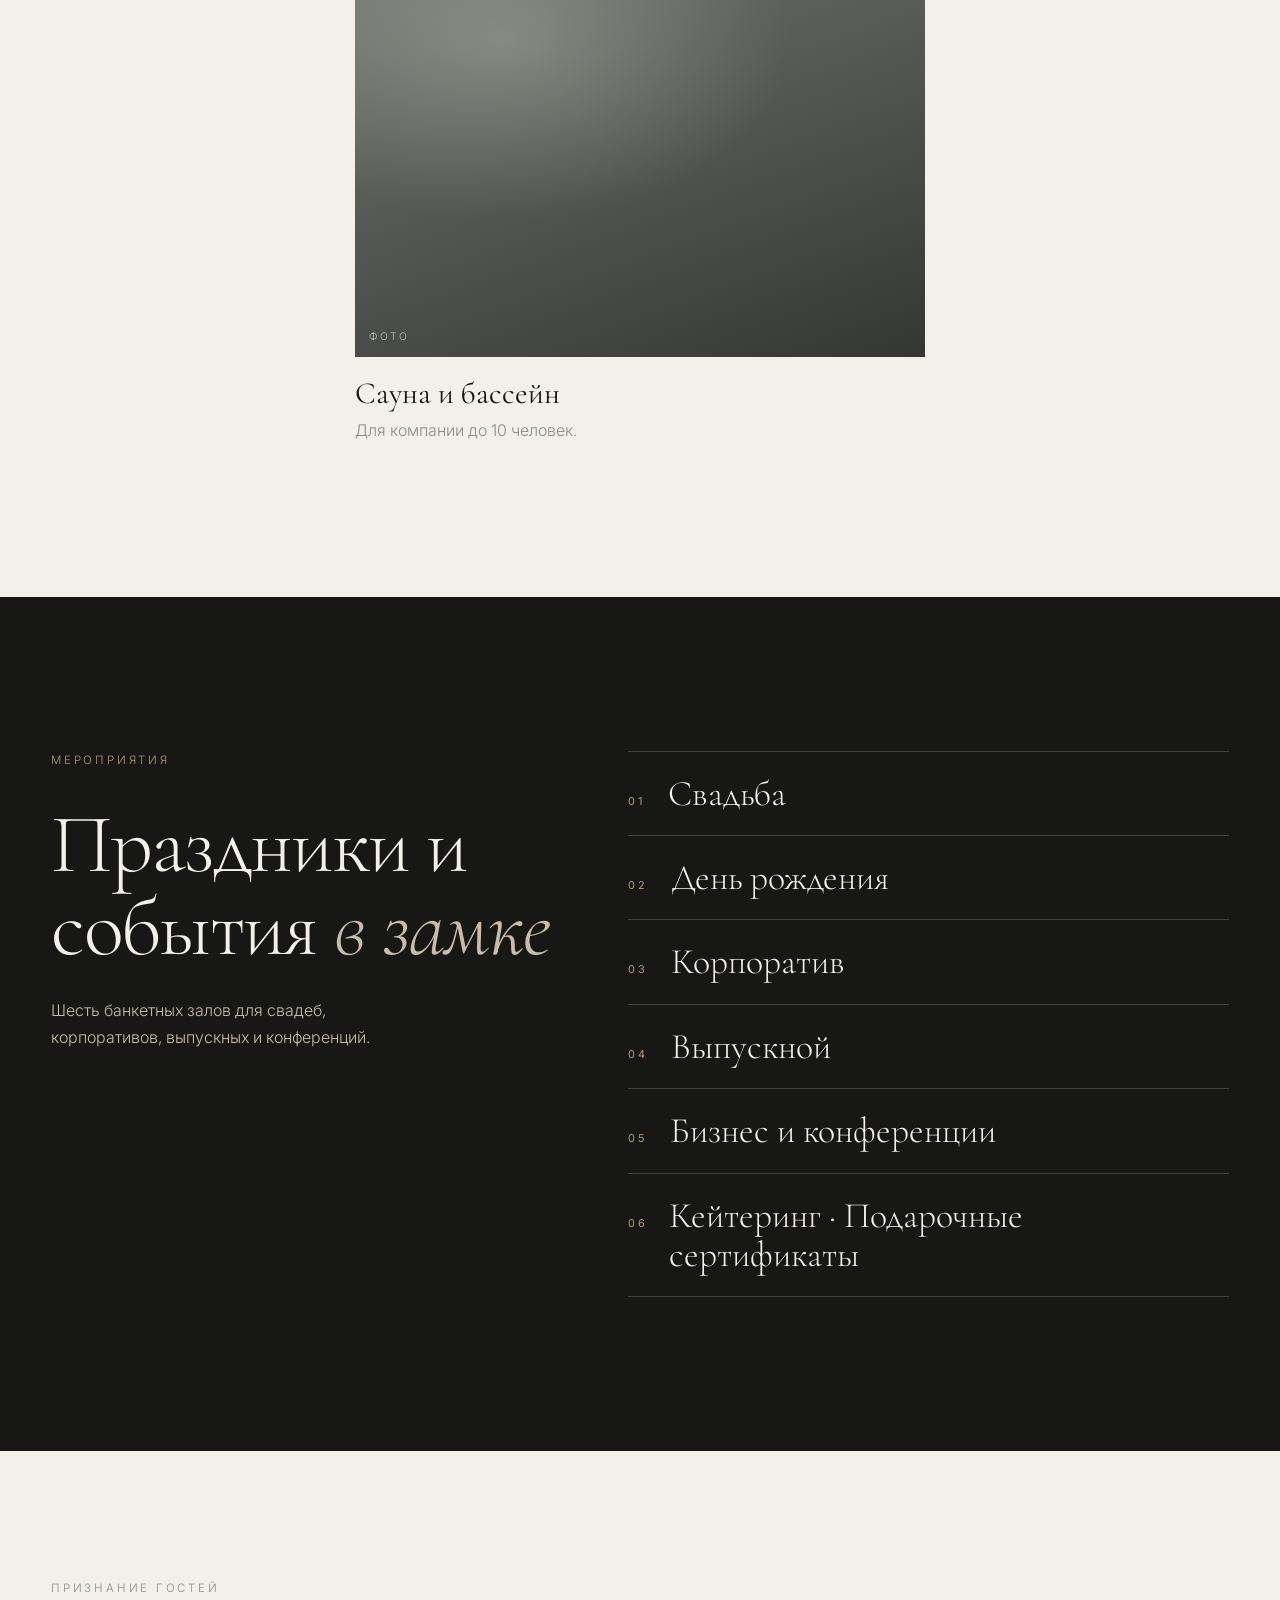
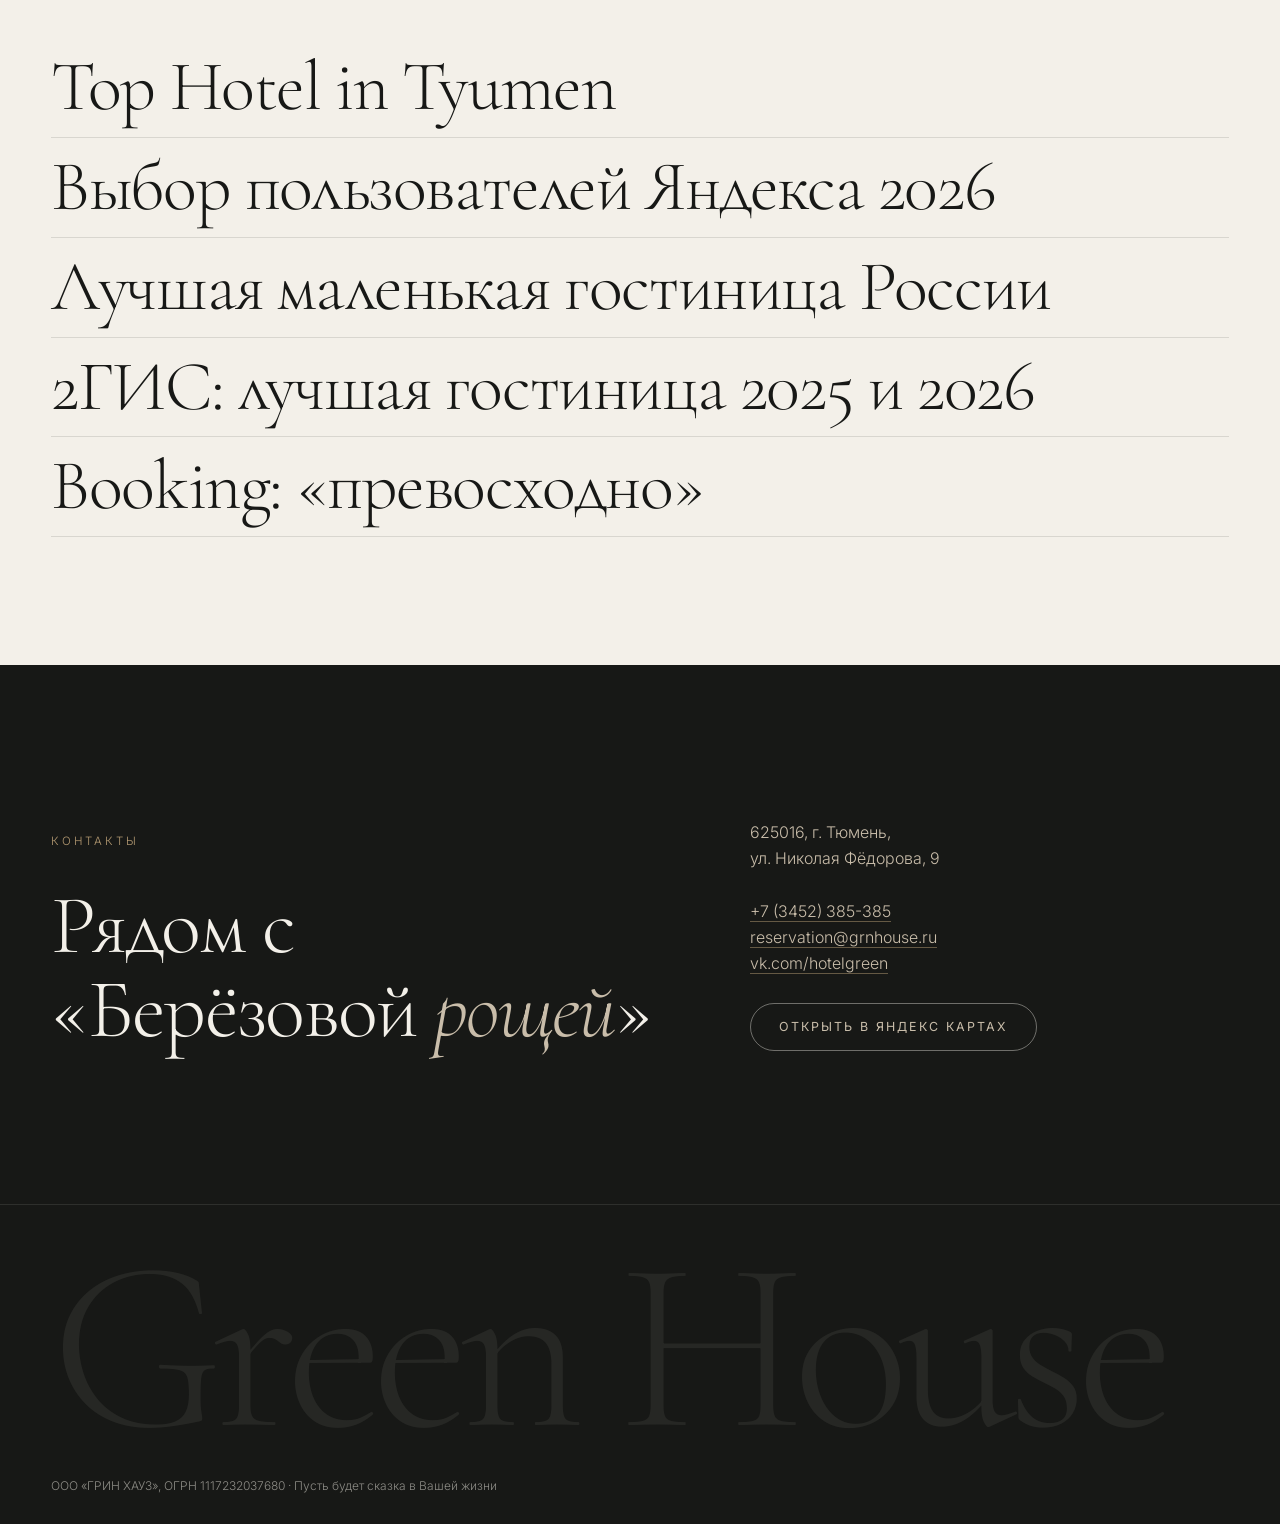
==== commit 51ada9ba: "Redesign Green House site: cinematic luxury boutique style New one-page site with charcoal/ivory pal" ====
--- a/site/index.html
+++ b/site/index.html
@@ -3,102 +3,215 @@
 <head>
 <meta charset="utf-8">
 <meta name="viewport" content="width=device-width, initial-scale=1">
-<title>Green House: бутик-отель в замке, Тюмень</title>
-<meta name="description" content="Бутик-отель 4★ в замке рядом с парком «Берёзовая роща». Номера от 4 900 ₽, онлайн-бронирование без предоплаты.">
-<link rel="preconnect" href="https://fonts.googleapis.com"><link rel="preconnect" href="https://fonts.gstatic.com" crossorigin>
-<link href="https://fonts.googleapis.com/css2?family=Cormorant:wght@600&family=Montserrat:wght@400;500;600&display=swap&subset=cyrillic" rel="stylesheet">
+<title>Green House — бутик-отель в замке, Тюмень</title>
+<meta name="description" content="Green House — бутик-отель 4★ в замке рядом с парком «Берёзовая роща», Тюмень. Номера от 4 900 ₽, ресторан, паб, кондитерская, банкетные залы.">
+<link rel="preconnect" href="https://fonts.googleapis.com">
+<link rel="preconnect" href="https://fonts.gstatic.com" crossorigin>
+<link href="https://fonts.googleapis.com/css2?family=Cormorant+Garamond:ital,wght@0,300;0,400;0,500;1,300;1,400&family=Inter:wght@300;400;500&display=swap" rel="stylesheet">
 <link rel="stylesheet" href="styles.css">
 </head>
 <body>
 <a class="skip" href="#main">Перейти к содержимому</a>
-<header class="header"><div class="container">
-<a class="logo" href="#top" aria-label="Green House, на главную">Green<span>House</span></a>
-<nav class="nav" aria-label="Основное меню"><a href="#nomera">Номера</a><a href="#zavedeniya">Заведения</a><a href="#meropriyatiya">Мероприятия</a><a href="#otel">Об отеле</a><a href="#kontakty">Контакты</a></nav>
-<div class="header-actions">
-<a class="header-phone" href="tel:+73452385385"><svg class="icon" viewBox="0 0 24 24" aria-hidden="true"><path d="M22 16.92v3a2 2 0 0 1-2.18 2 19.79 19.79 0 0 1-8.63-3.07 19.5 19.5 0 0 1-6-6 19.79 19.79 0 0 1-3.07-8.67A2 2 0 0 1 4.11 2h3a2 2 0 0 1 2 1.72c.127.96.361 1.903.7 2.81a2 2 0 0 1-.45 2.11L8.09 9.91a16 16 0 0 0 6 6l1.27-1.27a2 2 0 0 1 2.11-.45c.907.339 1.85.573 2.81.7A2 2 0 0 1 22 16.92z"/></svg>+7 (3452) 385-385</a>
-<a class="btn btn-gold" href="#booking">Забронировать</a>
-<details class="menu"><summary aria-label="Открыть меню"><svg class="icon" viewBox="0 0 24 24" aria-hidden="true"><path d="M4 6h16"/><path d="M4 12h16"/><path d="M4 18h16"/></svg></summary><nav aria-label="Мобильное меню"><a href="#nomera">Номера</a><a href="#zavedeniya">Заведения</a><a href="#meropriyatiya">Мероприятия</a><a href="#otel">Об отеле</a><a href="#kontakty">Контакты</a><a href="tel:+73452385385">Позвонить</a></nav></details>
-</div></div></header>
+
+<div class="loader" id="loader" aria-hidden="true">
+  <span class="loader__mark">Green House</span>
+  <span class="loader__line"></span>
+</div>
+
+<header class="nav" id="nav">
+  <a class="nav__brand" href="#top" aria-label="Green House, наверх">Green House</a>
+  <nav class="nav__links" aria-label="Основная навигация">
+    <a href="#rooms">Номера</a>
+    <a href="#venues">Заведения</a>
+    <a href="#events">Мероприятия</a>
+    <a href="#about">Об отеле</a>
+    <a href="#contacts">Контакты</a>
+  </nav>
+  <a class="nav__tel" href="tel:+73452385385">+7 (3452) 385-385</a>
+  <a class="btn btn--ghost nav__cta" href="#book" data-magnet>Забронировать</a>
+  <button class="nav__burger" id="burger" aria-label="Меню" aria-expanded="false"><span></span><span></span></button>
+</header>
+
+<div class="menu" id="menu">
+  <a href="#rooms">Номера</a><a href="#venues">Заведения</a><a href="#events">Мероприятия</a>
+  <a href="#about">Об отеле</a><a href="#contacts">Контакты</a>
+  <a class="menu__tel" href="tel:+73452385385">+7 (3452) 385-385</a>
+</div>
+
 <main id="main">
-<section class="hero" id="top"><div class="container">
-<div class="hero-grid">
-<div><p class="eyebrow">Бутик-отель 4★ · Тюмень</p>
-<h1>Пусть будет сказка в Вашей жизни</h1>
-<p class="lead">Отель в замке рядом с парком «Берёзовая роща». До центра 10 минут на машине, 15 на автобусе.</p>
-<ul class="hero-facts"><li><svg class="icon" viewBox="0 0 24 24" aria-hidden="true"><path d="M20 6 9 17l-5-5"/></svg>Номера от 4 900 ₽</li><li><svg class="icon" viewBox="0 0 24 24" aria-hidden="true"><path d="M20 6 9 17l-5-5"/></svg>Бронирование без предоплаты</li><li><svg class="icon" viewBox="0 0 24 24" aria-hidden="true"><path d="M20 6 9 17l-5-5"/></svg>Booking: «превосходно»</li></ul></div>
-<div class="hero-art" role="img" aria-label="Место для фото замка">Фото фасада замка [ЗАПОЛНИТЬ]</div>
+
+<!-- HERO -->
+<section class="hero dark" id="top">
+  <div class="hero__scene" data-parallax="0.18" aria-hidden="true">
+    <div class="hero__sky"></div>
+    <div class="fog fog--1"></div>
+    <svg class="castle" viewBox="0 0 1600 600" preserveAspectRatio="xMidYMax slice" role="img" aria-label="Силуэт замка. Заменить на фото фасада">
+      <g fill="#1d201d">
+        <path d="M0 600V430l60-30 60 30v-60l40-40 40 40v60l50-20 50 20v-90h40v-40l30-30 30 30v40h40v90h60V360h50v-50l40-70 40 70v50h50v110h70V330h60v-40l35-60 35 60v40h60v140h90V390h40v-60l40-40 40 40v60h40v90h70V420l60-40 60 40v60h60V400l50-50 50 50v80h80V440l70-40 70 40v160z"/>
+      </g>
+      <g fill="#0e100e"><path d="M0 600V520l90-20 90 20 80-30 90 30 110-20 110 20 90-40 100 40 120-30 120 30 90-20 90 20 90-30 100 30 100-20 110 20V600z"/></g>
+      <g fill="#B49A72" opacity=".75">
+        <rect x="705" y="300" width="10" height="16"/><rect x="745" y="300" width="10" height="16"/>
+        <rect x="960" y="318" width="10" height="16"/><rect x="1180" y="358" width="10" height="16"/>
+        <rect x="395" y="400" width="10" height="16"/><rect x="560" y="388" width="10" height="16"/>
+      </g>
+    </svg>
+    <div class="fog fog--2"></div>
+    <div class="grain"></div>
+  </div>
+  <div class="hero__shade"></div>
+
+  <div class="hero__body">
+    <p class="eyebrow reveal" data-delay="1.1">Бутик-отель 4★ · Тюмень</p>
+    <h1 class="hero__title" aria-label="Пусть будет сказка в Вашей жизни">
+      <span class="line"><span>Пусть будет</span></span>
+      <span class="line"><span><em>сказка</em> в Вашей</span></span>
+      <span class="line"><span>жизни</span></span>
+    </h1>
+    <div class="hero__foot">
+      <p class="hero__lead reveal" data-delay="1.7">Отель в замке рядом с парком «Берёзовая роща». До центра 10 минут на машине.</p>
+      <a class="scrollcue reveal" data-delay="1.9" href="#manifest" aria-label="Листать вниз"><span></span></a>
+    </div>
+  </div>
+
+  <form class="booking reveal" data-delay="2.0" id="book" action="#" onsubmit="return false" aria-label="Поиск номера">
+    <label><span>Заезд</span><input type="date" id="in" required></label>
+    <label><span>Выезд</span><input type="date" id="out" required></label>
+    <label><span>Гости</span>
+      <select><option>1 гость</option><option selected>2 гостя</option><option>3 гостя</option><option>4 гостя</option></select>
+    </label>
+    <button class="btn btn--solid" type="submit" data-magnet>Найти номер</button>
+  </form>
+</section>
+
+<!-- MANIFEST -->
+<section class="manifest light" id="manifest">
+  <div class="wrap manifest__grid">
+    <p class="eyebrow">Об отеле</p>
+    <p class="manifest__text" data-words>Единственный в Тюмени отель в замке. Четыре дизайн-концепции номеров, ресторан, собственная пивоварня и тишина берёзовой рощи рядом.</p>
+    <ul class="stats">
+      <li><b data-count="4">0</b><span>звезды</span></li>
+      <li><b data-count="6">0</b><span>банкетных залов</span></li>
+      <li><b data-count="30" data-suffix="+">0</b><span>видов выпечки</span></li>
+      <li><b data-count="10">0</b><span>минут до центра</span></li>
+    </ul>
+  </div>
+</section>
+
+<!-- ROOMS: динамическая смена двух категорий -->
+<section class="rooms dark" id="rooms" aria-label="Номера">
+  <div class="rooms__stage" id="stage">
+    <figure class="slide is-active" data-i="0">
+      <img src="img/room-double.jpg" alt="Номер «Дабл»: кровать Queen size, голубые обои в полоску, шторы с ламбрекенами">
+    </figure>
+    <figure class="slide" data-i="1">
+      <img src="img/room-suite.jpg" alt="«Королевский люкс»: кровать King size под балдахином, золотые орнаменты">
+    </figure>
+    <div class="rooms__shade"></div>
+
+    <div class="rooms__ui wrap">
+      <p class="eyebrow">Номера · от 4 900 ₽</p>
+
+      <div class="rooms__info" aria-live="polite">
+        <div class="rooms__idx"><span id="idx">01</span><i>/</i>02</div>
+        <h2 class="rooms__title" id="rTitle">Дабл</h2>
+        <p class="rooms__desc" id="rDesc">Первая категория. Кровать Queen size 1800×2000, четыре дизайн-концепции.</p>
+        <ul class="rooms__tags" id="rTags"><li>Queen size 1800×2000</li><li>4 концепции</li></ul>
+        <div class="rooms__row">
+          <p class="rooms__price"><span id="rPrice">7 200</span> ₽<small>за ночь</small></p>
+          <a class="btn btn--solid" href="#book" data-magnet>Забронировать</a>
+        </div>
+      </div>
+
+      <div class="rooms__tabs" role="tablist" aria-label="Категории номеров">
+        <button role="tab" class="tab is-active" data-i="0" aria-selected="true"><span>01</span> Дабл <i class="bar"></i></button>
+        <button role="tab" class="tab" data-i="1" aria-selected="false"><span>02</span> Королевский люкс <i class="bar"></i></button>
+        <button class="rooms__pause" id="pause" aria-label="Пауза">II</button>
+      </div>
+    </div>
+  </div>
+</section>
+
+<!-- INCLUDED -->
+<div class="marquee dark" aria-label="Включено в проживание">
+  <div class="marquee__track">
+    <span>Бесплатная парковка</span><span>Безлимитный Wi-Fi</span><span>Room service</span><span>Приветственный напиток</span><span>Цифровое ТВ</span>
+    <span>Бесплатная парковка</span><span>Безлимитный Wi-Fi</span><span>Room service</span><span>Приветственный напиток</span><span>Цифровое ТВ</span>
+  </div>
 </div>
-<div class="booking" id="booking"><form action="https://grnhouse.ru/bronirovanie-nomera/" method="get" aria-label="Поиск номера">
-<input type="hidden" name="hotel_id" value="1064">
-<!-- TODO: имена полей дат/гостей определяются виджетом TravelLine на /bronirovanie-nomera/ — согласовать, не выдумывать. Пока форма ведёт на страницу бронирования. -->
-<div class="field"><label for="in">Заезд</label><input id="in" type="date" autocomplete="off"></div>
-<div class="field"><label for="out">Выезд</label><input id="out" type="date" autocomplete="off"></div>
-<div class="field"><label for="g">Гости</label><select id="g"><option>1 гость</option><option selected>2 гостя</option><option>3 гостя</option><option>4 гостя</option></select></div>
-<button class="btn btn-gold" type="submit">Найти номер</button>
-<small>Онлайн-бронирование без предоплаты. Даты и гостей подтвердите на странице бронирования.</small>
-</form></div>
-</div></section>
-
-<section class="awards" aria-label="Награды"><div class="container"><ul><li><svg class="icon" viewBox="0 0 24 24" aria-hidden="true"><circle cx="12" cy="8" r="6"/><path d="M15.477 12.89 17 22l-5-3-5 3 1.523-9.11"/></svg>Top Hotel in Tyumen</li><li><svg class="icon" viewBox="0 0 24 24" aria-hidden="true"><circle cx="12" cy="8" r="6"/><path d="M15.477 12.89 17 22l-5-3-5 3 1.523-9.11"/></svg>Выбор пользователей Яндекса 2026</li><li><svg class="icon" viewBox="0 0 24 24" aria-hidden="true"><circle cx="12" cy="8" r="6"/><path d="M15.477 12.89 17 22l-5-3-5 3 1.523-9.11"/></svg>Лучшая маленькая гостиница России</li><li><svg class="icon" viewBox="0 0 24 24" aria-hidden="true"><circle cx="12" cy="8" r="6"/><path d="M15.477 12.89 17 22l-5-3-5 3 1.523-9.11"/></svg>2ГИС: лучшая гостиница 2025 и 2026</li></ul></div></section>
-
-<section class="section" id="otel"><div class="container">
-<div class="section-head"><p class="eyebrow">Всё включено в проживание</p><h2>Комфорт без лишних доплат</h2></div>
-<ul class="amen"><li><svg class="icon" viewBox="0 0 24 24" aria-hidden="true"><path d="M19 17h2c.6 0 1-.4 1-1v-3c0-.9-.7-1.7-1.5-1.9C18.7 10.6 16 10 16 10s-1.3-1.4-2.2-2.3c-.5-.4-1.1-.7-1.8-.7H5c-.6 0-1.1.4-1.4.9l-1.4 2.9A3.7 3.7 0 0 0 2 12v4c0 .6.4 1 1 1h2"/><circle cx="7" cy="17" r="2"/><path d="M9 17h6"/><circle cx="17" cy="17" r="2"/></svg><span>Бесплатная парковка</span></li><li><svg class="icon" viewBox="0 0 24 24" aria-hidden="true"><path d="M12 20h.01"/><path d="M2 8.82a15 15 0 0 1 20 0"/><path d="M5 12.859a10 10 0 0 1 14 0"/><path d="M8.5 16.429a5 5 0 0 1 7 0"/></svg><span>Безлимитный Wi-Fi</span></li><li><svg class="icon" viewBox="0 0 24 24" aria-hidden="true"><path d="M6 8a6 6 0 0 1 12 0c0 7 3 9 3 9H3s3-2 3-9"/><path d="M10.3 21a1.94 1.94 0 0 0 3.4 0"/></svg><span>Room service</span></li><li><svg class="icon" viewBox="0 0 24 24" aria-hidden="true"><path d="M8 22h8"/><path d="M7 10h10"/><path d="M12 15v7"/><path d="M12 15a5 5 0 0 0 5-5c0-2-.5-4-2-8H9c-1.5 4-2 6-2 8a5 5 0 0 0 5 5Z"/></svg><span>Приветственный напиток</span></li><li><svg class="icon" viewBox="0 0 24 24" aria-hidden="true"><rect width="20" height="15" x="2" y="7" rx="2"/><polyline points="17 2 12 7 7 2"/></svg><span>Цифровое ТВ</span></li></ul></div></section>
-
-<section class="section" id="nomera" style="padding-top:0"><div class="container">
-<div class="section-head"><p class="eyebrow">Номера</p><h2>Выберите свой номер</h2><p class="lead">Цены от 4 900 ₽. Ниже категории, представленные на главной.</p></div>
-<div class="grid-2"><article class="card"><div class="photo" role="img" aria-label="Место для фото номера «Дабл»">Фото номера [ЗАПОЛНИТЬ]</div>
-<div class="card-body"><h3>Дабл</h3><p class="price">7 200 ₽</p><p>Первая категория. Кровать Queen size 1800×2000, 4 дизайн-концепции.</p>
-<ul class="tags"><li>Первая категория</li><li>Queen size 1800×2000</li><li>4 дизайн-концепции</li></ul>
-<div class="card-actions"><a class="btn btn-primary" href="https://grnhouse.ru/bronirovanie-nomera/?hotel_id=1064&room-type=8156">Забронировать</a><a class="btn btn-line" href="https://grnhouse.ru/nomera/double-room/">Подробнее</a></div></div></article>
-<article class="card"><div class="photo" role="img" aria-label="Место для фото номера «Королевский люкс»">Фото номера [ЗАПОЛНИТЬ]</div>
-<div class="card-body"><h3>Королевский люкс</h3><p class="price">22 000 ₽</p><p>Джуниор-сюит с кроватью King size 2000×2000 и открытой террасой 75 м².</p>
-<ul class="tags"><li>Джуниор-сюит</li><li>King size 2000×2000</li><li>Терраса 75 м²</li></ul>
-<div class="card-actions"><a class="btn btn-primary" href="https://grnhouse.ru/bronirovanie-nomera/?hotel_id=1064&room-type=8203">Забронировать</a><a class="btn btn-line" href="https://grnhouse.ru/nomera/luxury-king-suite/">Подробнее</a></div></div></article>
-</div></div></section>
-
-<section class="section" id="zavedeniya" style="padding-top:0"><div class="container">
-<div class="section-head"><p class="eyebrow">Заведения комплекса</p><h2>Больше, чем отель</h2></div>
-<div class="venues"><a class="venue big" href="https://grnhouse.ru/zavedeniya/restoran-v-tyumeni/"><span class="ph">Фото: ресторан [ЗАПОЛНИТЬ]</span><h3>Ресторан в замке</h3><p>Единственный в Тюмени ресторан в замке. Есть детская комната.</p><span class="more">Подробнее <svg class="icon" viewBox="0 0 24 24" aria-hidden="true"><path d="M5 12h14"/><path d="m12 5 7 7-7 7"/></svg></span></a>
-<a class="venue " href="https://grnhouse.ru/zavedeniya/letnyaya-terrasa/"><span class="ph">Фото: терраса [ЗАПОЛНИТЬ]</span><h3>Летняя терраса</h3><p>Второй этаж, вид на Берёзовую рощу.</p><span class="more">Подробнее <svg class="icon" viewBox="0 0 24 24" aria-hidden="true"><path d="M5 12h14"/><path d="m12 5 7 7-7 7"/></svg></span></a>
-<a class="venue " href="https://hobbithall.ru"><span class="ph">Фото: паб [ЗАПОЛНИТЬ]</span><h3>Паб «Хоббит Холл»</h3><p>Своя пивоварня, 4 сорта пива.</p><span class="more">Подробнее <svg class="icon" viewBox="0 0 24 24" aria-hidden="true"><path d="M5 12h14"/><path d="m12 5 7 7-7 7"/></svg></span></a>
-<a class="venue " href="https://beze.store"><span class="ph">Фото: кондитерская [ЗАПОЛНИТЬ]</span><h3>Кондитерская «Безе»</h3><p>Более 30 видов выпечки.</p><span class="more">Подробнее <svg class="icon" viewBox="0 0 24 24" aria-hidden="true"><path d="M5 12h14"/><path d="m12 5 7 7-7 7"/></svg></span></a>
-<a class="venue " href="https://grnhouse.ru/zavedeniya/sauna-i-bassejn/"><span class="ph">Фото: сауна [ЗАПОЛНИТЬ]</span><h3>Сауна и бассейн</h3><p>Для компании до 10 человек.</p><span class="more">Подробнее <svg class="icon" viewBox="0 0 24 24" aria-hidden="true"><path d="M5 12h14"/><path d="m12 5 7 7-7 7"/></svg></span></a>
-</div></div></section>
-
-<section class="section" id="kontakty" style="padding-top:0"><div class="container loc">
-<div><p class="eyebrow">Расположение</p><h2>Рядом с «Берёзовой рощей»</h2>
-<ul><li><svg class="icon" viewBox="0 0 24 24" aria-hidden="true"><path d="M20 10c0 6-8 12-8 12s-8-6-8-12a8 8 0 0 1 16 0Z"/><circle cx="12" cy="10" r="3"/></svg><span>625016, г. Тюмень, ул. Николая Фёдорова, 9</span></li>
-<li><svg class="icon" viewBox="0 0 24 24" aria-hidden="true"><circle cx="12" cy="12" r="10"/><path d="M12 6v6l4 2"/></svg><span>До центра: 10 минут на машине, 15 на автобусе</span></li>
-<li><svg class="icon" viewBox="0 0 24 24" aria-hidden="true"><path d="M22 16.92v3a2 2 0 0 1-2.18 2 19.79 19.79 0 0 1-8.63-3.07 19.5 19.5 0 0 1-6-6 19.79 19.79 0 0 1-3.07-8.67A2 2 0 0 1 4.11 2h3a2 2 0 0 1 2 1.72c.127.96.361 1.903.7 2.81a2 2 0 0 1-.45 2.11L8.09 9.91a16 16 0 0 0 6 6l1.27-1.27a2 2 0 0 1 2.11-.45c.907.339 1.85.573 2.81.7A2 2 0 0 1 22 16.92z"/></svg><a href="tel:+73452385385">+7 (3452) 385-385</a></li>
-<li><svg class="icon" viewBox="0 0 24 24" aria-hidden="true"><rect width="20" height="16" x="2" y="4" rx="2"/><path d="m22 7-8.97 5.7a1.94 1.94 0 0 1-2.06 0L2 7"/></svg><a href="mailto:reservation@grnhouse.ru">reservation@grnhouse.ru</a></li></ul></div>
-<div class="map"><p>Карта [ЗАПОЛНИТЬ]: виджет Яндекс/2ГИС подключить после выбора стека.</p>
-<a class="btn btn-line" href="https://yandex.ru/maps/?text=%D0%A2%D1%8E%D0%BC%D0%B5%D0%BD%D1%8C%2C%20%D1%83%D0%BB.%20%D0%9D%D0%B8%D0%BA%D0%BE%D0%BB%D0%B0%D1%8F%20%D0%A4%D1%91%D0%B4%D0%BE%D1%80%D0%BE%D0%B2%D0%B0%2C%209">Открыть в Яндекс Картах</a></div>
-</div></section>
-
-<section class="section events" id="meropriyatiya"><div class="container ev-grid">
-<div><p class="eyebrow">Мероприятия</p><h2>Праздники и события в замке</h2><p class="lead" style="margin-top:16px">Шесть банкетных залов для свадеб, корпоративов, выпускных и конференций.</p></div>
-<ul class="ev-list"><li><a href="https://wedding.grnhouse.ru">Свадьба<svg class="icon" viewBox="0 0 24 24" aria-hidden="true"><path d="M5 12h14"/><path d="m12 5 7 7-7 7"/></svg></a></li><li><a href="https://grnhouse.ru/restoran-na-den-rozhdeniya/">День рождения<svg class="icon" viewBox="0 0 24 24" aria-hidden="true"><path d="M5 12h14"/><path d="m12 5 7 7-7 7"/></svg></a></li><li><a href="https://grnhouse.ru/restoran-na-korporativ/">Корпоратив<svg class="icon" viewBox="0 0 24 24" aria-hidden="true"><path d="M5 12h14"/><path d="m12 5 7 7-7 7"/></svg></a></li><li><a href="https://grnhouse.ru/restoran-na-vypusknoj/">Выпускной<svg class="icon" viewBox="0 0 24 24" aria-hidden="true"><path d="M5 12h14"/><path d="m12 5 7 7-7 7"/></svg></a></li><li><a href="https://grnhouse.ru/arenda-konferents-zala/">Бизнес и конференции<svg class="icon" viewBox="0 0 24 24" aria-hidden="true"><path d="M5 12h14"/><path d="m12 5 7 7-7 7"/></svg></a></li><li><a href="https://catering.grnhouse.ru">Кейтеринг<svg class="icon" viewBox="0 0 24 24" aria-hidden="true"><path d="M5 12h14"/><path d="m12 5 7 7-7 7"/></svg></a></li><li><a href="https://catalog.grnhouse.ru">Каталог подрядчиков<svg class="icon" viewBox="0 0 24 24" aria-hidden="true"><path d="M5 12h14"/><path d="m12 5 7 7-7 7"/></svg></a></li><li><a href="https://grnhouse.ru/podarochnye-sertifikaty/">Подарочные сертификаты<svg class="icon" viewBox="0 0 24 24" aria-hidden="true"><path d="M5 12h14"/><path d="m12 5 7 7-7 7"/></svg></a></li></ul></div></section>
-
-<section class="section"><div class="container">
-<div class="section-head"><p class="eyebrow">Отзывы</p><h2>Что говорят гости</h2></div>
-<div class="reviews-box"><p class="lead">Отзывы [ЗАПОЛНИТЬ]: берём только реальные, со страницы отзывов или из сервисов бронирования.</p>
-<a class="btn btn-line" href="https://grnhouse.ru/otzyvy/">Читать отзывы на сайте</a></div></div></section>
+
+<!-- VENUES -->
+<section class="venues light" id="venues">
+  <div class="wrap">
+    <header class="sec-head">
+      <p class="eyebrow">Заведения комплекса</p>
+      <h2 class="h2 reveal">Больше, чем <em>отель</em></h2>
+    </header>
+    <div class="venues__grid">
+      <article class="card card--tall reveal"><div class="ph ph--a" data-parallax="0.06" role="img" aria-label="Фото ресторана (заменить)"></div><h3>Ресторан в замке</h3><p>Единственный в Тюмени ресторан в замке. Есть детская комната.</p></article>
+      <article class="card reveal"><div class="ph ph--b" data-parallax="0.06" role="img" aria-label="Фото террасы (заменить)"></div><h3>Летняя терраса</h3><p>Второй этаж, вид на Берёзовую рощу.</p></article>
+      <article class="card reveal"><div class="ph ph--c" data-parallax="0.06" role="img" aria-label="Фото паба (заменить)"></div><h3>Паб «Хоббит Холл»</h3><p>Своя пивоварня, 4 сорта пива.</p></article>
+      <article class="card card--tall reveal"><div class="ph ph--d" data-parallax="0.06" role="img" aria-label="Фото кондитерской (заменить)"></div><h3>Кондитерская «Безе»</h3><p>Более 30 видов выпечки.</p></article>
+      <article class="card reveal"><div class="ph ph--e" data-parallax="0.06" role="img" aria-label="Фото сауны (заменить)"></div><h3>Сауна и бассейн</h3><p>Для компании до 10 человек.</p></article>
+    </div>
+  </div>
+</section>
+
+<!-- EVENTS -->
+<section class="events dark" id="events">
+  <div class="wrap events__grid">
+    <header>
+      <p class="eyebrow">Мероприятия</p>
+      <h2 class="h2 reveal">Праздники и события <em>в замке</em></h2>
+      <p class="events__lead reveal">Шесть банкетных залов для свадеб, корпоративов, выпускных и конференций.</p>
+    </header>
+    <ul class="events__list">
+      <li class="reveal"><a href="#contacts"><span>01</span>Свадьба<i>→</i></a></li>
+      <li class="reveal"><a href="#contacts"><span>02</span>День рождения<i>→</i></a></li>
+      <li class="reveal"><a href="#contacts"><span>03</span>Корпоратив<i>→</i></a></li>
+      <li class="reveal"><a href="#contacts"><span>04</span>Выпускной<i>→</i></a></li>
+      <li class="reveal"><a href="#contacts"><span>05</span>Бизнес и конференции<i>→</i></a></li>
+      <li class="reveal"><a href="#contacts"><span>06</span>Кейтеринг · Подарочные сертификаты<i>→</i></a></li>
+    </ul>
+  </div>
+</section>
+
+<!-- ABOUT / AWARDS -->
+<section class="about light" id="about">
+  <div class="wrap">
+    <p class="eyebrow">Признание гостей</p>
+    <ul class="awards">
+      <li class="reveal">Top Hotel in Tyumen</li>
+      <li class="reveal">Выбор пользователей Яндекса 2026</li>
+      <li class="reveal">Лучшая маленькая гостиница России</li>
+      <li class="reveal">2ГИС: лучшая гостиница 2025 и 2026</li>
+      <li class="reveal">Booking: «превосходно»</li>
+    </ul>
+  </div>
+</section>
+
+<!-- CONTACTS -->
+<section class="contacts dark" id="contacts">
+  <div class="wrap contacts__grid">
+    <div>
+      <p class="eyebrow">Контакты</p>
+      <h2 class="h2 reveal">Рядом с «Берёзовой <em>рощей</em>»</h2>
+    </div>
+    <address class="contacts__info reveal">
+      <p>625016, г. Тюмень,<br>ул. Николая Фёдорова, 9</p>
+      <p><a href="tel:+73452385385">+7 (3452) 385-385</a><br><a href="mailto:reservation@grnhouse.ru">reservation@grnhouse.ru</a><br><a href="https://vk.com/hotelgreen">vk.com/hotelgreen</a></p>
+      <a class="btn btn--ghost" href="https://yandex.ru/maps/?text=Тюмень, ул. Николая Фёдорова, 9" data-magnet>Открыть в Яндекс Картах</a>
+    </address>
+  </div>
+</section>
 </main>
 
-<footer class="footer"><div class="container">
-<div class="f-grid">
-<div><h3>Green House</h3><p>Пусть будет сказка в Вашей жизни.</p></div>
-<div><h3>Контакты</h3><ul><li><a href="tel:+73452385385"><svg class="icon" viewBox="0 0 24 24" aria-hidden="true"><path d="M22 16.92v3a2 2 0 0 1-2.18 2 19.79 19.79 0 0 1-8.63-3.07 19.5 19.5 0 0 1-6-6 19.79 19.79 0 0 1-3.07-8.67A2 2 0 0 1 4.11 2h3a2 2 0 0 1 2 1.72c.127.96.361 1.903.7 2.81a2 2 0 0 1-.45 2.11L8.09 9.91a16 16 0 0 0 6 6l1.27-1.27a2 2 0 0 1 2.11-.45c.907.339 1.85.573 2.81.7A2 2 0 0 1 22 16.92z"/></svg>+7 (3452) 385-385</a></li><li><a href="mailto:reservation@grnhouse.ru"><svg class="icon" viewBox="0 0 24 24" aria-hidden="true"><rect width="20" height="16" x="2" y="4" rx="2"/><path d="m22 7-8.97 5.7a1.94 1.94 0 0 1-2.06 0L2 7"/></svg>reservation@grnhouse.ru</a></li><li><a href="https://vk.com/hotelgreen">VK: vk.com/hotelgreen</a></li></ul></div>
-<div><h3>Адрес</h3><p>625016, г. Тюмень,<br>ул. Николая Фёдорова, 9</p></div>
-</div>
-<p class="legal">ООО «ГРИН ХАУЗ», ОГРН 1117232037680. Макет главной страницы, фото и карта будут заменены.</p>
-</div></footer>
-<script>
-(function(){var i=document.getElementById('in'),o=document.getElementById('out');
-function iso(d){return d.toISOString().slice(0,10)}
-var t=new Date();i.min=iso(t);o.min=iso(new Date(t.getTime()+864e5));
-i.addEventListener('change',function(){if(!i.value)return;var n=new Date(new Date(i.value).getTime()+864e5);o.min=iso(n);if(o.value&&o.value<o.min)o.value=o.min});})();
-</script>
+<footer class="foot dark">
+  <p class="foot__mark" aria-hidden="true">Green House</p>
+  <p class="foot__legal">ООО «ГРИН ХАУЗ», ОГРН 1117232037680 · Пусть будет сказка в Вашей жизни</p>
+</footer>
+
+<div class="cursor" id="cursor" aria-hidden="true"></div>
+<script src="main.js"></script>
 </body>
 </html>
--- a/site/styles.css
+++ b/site/styles.css
@@ -1,185 +1,218 @@
-/* Green House — вариант D (ui-ux-pro-max). Все цвета через токены. */
 :root{
-  --c-primary:#17463A; --c-primary-light:#2E6B50; --c-primary-dark:#0B2A21;
-  --c-gold:#A16207; --c-gold-soft:#E7D3A0;
-  --c-bg:#FAFAF9; --c-card:#FFFFFF; --c-border:#D6D3D1;
-  --c-text:#1C1917; --c-text-2:#44403C; --c-footer:#1C1917;
-  --c-on-primary:#FFFFFF; --c-focus:#A16207;
-  --r-card:20px; --r-ctl:12px;
-  --font-head:"Cormorant","Cormorant Garamond",Georgia,serif;
-  --font-body:"Montserrat",system-ui,-apple-system,"Segoe UI",sans-serif;
-  --container:1240px; --gutter:32px; --section:96px;
-  --shadow:0 10px 30px rgba(11,42,33,.10);
+  --charcoal:#171816; --ivory:#F3F0E9; --beige:#C9BDAA; --gold:#B49A72; --gray:#8C8B85;
+  --serif:"Cormorant Garamond","Times New Roman",serif;
+  --sans:"Inter",system-ui,-apple-system,"Segoe UI",sans-serif;
+  --gutter:clamp(20px,4vw,64px);
+  --ease:cubic-bezier(.77,0,.18,1);
+  --out:cubic-bezier(.16,1,.3,1);
 }
-@media (max-width:767px){:root{--gutter:16px;--section:64px}}
 *,*::before,*::after{box-sizing:border-box}
-html{scroll-behavior:smooth;-webkit-text-size-adjust:100%}
-body{margin:0;background:var(--c-bg);color:var(--c-text);font:400 16px/1.6 var(--font-body)}
-img,svg{max-width:100%;display:block}
-a{color:inherit}
-h1,h2,h3{font-family:var(--font-head);font-weight:600;line-height:1.1;margin:0;color:var(--c-primary)}
-h1{font-size:clamp(2.6rem,6vw,4.75rem);color:var(--c-on-primary)}
-h2{font-size:clamp(2rem,4vw,3rem)}
-h3{font-size:1.75rem}
-p{margin:0}
-.container{width:100%;max-width:var(--container);margin-inline:auto;padding-inline:var(--gutter)}
-.section{padding-block:var(--section)}
-.eyebrow{font-size:.8125rem;font-weight:600;letter-spacing:.14em;text-transform:uppercase;color:var(--c-gold)}
-.lead{color:var(--c-text-2);max-width:60ch}
-.section-head{display:grid;gap:12px;margin-bottom:48px}
-.icon{width:24px;height:24px;fill:none;stroke:currentColor;stroke-width:1.75;stroke-linecap:round;stroke-linejoin:round;flex:none}
-
-/* Focus и касания */
-a,button,input,select,summary{cursor:pointer}
-:focus-visible{outline:3px solid var(--c-focus);outline-offset:3px;border-radius:6px}
-.on-dark :focus-visible,.hero :focus-visible,.events :focus-visible,.footer :focus-visible{outline-color:var(--c-gold-soft)}
-.skip{position:absolute;left:-9999px;top:8px;background:var(--c-card);color:var(--c-primary);padding:12px 16px;border-radius:var(--r-ctl);z-index:100}
+html{scroll-behavior:smooth}
+body{margin:0;background:var(--charcoal);color:var(--ivory);font:300 16px/1.65 var(--sans);-webkit-font-smoothing:antialiased}
+img{display:block;max-width:100%}
+a{color:inherit;text-decoration:none}
+button{font:inherit;color:inherit;background:none;border:0;cursor:pointer}
+:focus-visible{outline:2px solid var(--gold);outline-offset:4px}
+.skip{position:absolute;left:-999px;top:8px;z-index:200;background:var(--ivory);color:var(--charcoal);padding:8px 14px}
 .skip:focus{left:8px}
-
-/* Кнопки */
-.btn{display:inline-flex;align-items:center;justify-content:center;gap:8px;min-height:48px;padding:0 24px;border-radius:var(--r-ctl);
-  font:600 1rem/1 var(--font-body);text-decoration:none;border:2px solid transparent;transition:background-color .2s,transform .2s,border-color .2s}
-.btn-gold{background:var(--c-gold);color:#fff}
-.btn-gold:hover{background:#854D0E}
-.btn-primary{background:var(--c-primary);color:#fff}
-.btn-primary:hover{background:var(--c-primary-light)}
-.btn-ghost{border-color:currentColor;background:transparent}
-.btn-ghost:hover{background:rgba(255,255,255,.12)}
-.btn-line{border-color:var(--c-primary);color:var(--c-primary);background:transparent}
-.btn-line:hover{background:var(--c-primary);color:#fff}
-.btn:active{transform:translateY(1px)}
-
-/* Шапка */
-.header{position:sticky;top:0;z-index:50;background:rgba(11,42,33,.94);backdrop-filter:blur(10px);color:#fff}
-.header .container{display:flex;align-items:center;justify-content:space-between;gap:16px;min-height:72px}
-.logo{font-family:var(--font-head);font-size:1.75rem;font-weight:600;text-decoration:none;color:#fff;display:flex;align-items:center;gap:10px;min-height:44px}
-.logo span{color:var(--c-gold-soft)}
-.nav{display:none;gap:4px}
-.nav a{display:inline-flex;align-items:center;min-height:44px;padding:0 14px;border-radius:var(--r-ctl);text-decoration:none;font-weight:500;font-size:.9375rem}
-.nav a:hover{background:rgba(255,255,255,.1)}
-.header-actions{display:flex;align-items:center;gap:12px}
-.header-phone{display:none;align-items:center;gap:8px;min-height:44px;text-decoration:none;font-weight:500}
-.menu{position:relative}
-.menu summary{list-style:none;display:grid;place-items:center;width:48px;height:48px;border-radius:var(--r-ctl);border:1px solid rgba(255,255,255,.35)}
-.menu summary::-webkit-details-marker{display:none}
-.menu nav{position:absolute;right:0;top:56px;min-width:240px;background:var(--c-card);color:var(--c-text);border-radius:var(--r-card);box-shadow:var(--shadow);padding:8px;display:grid}
-.menu nav a{display:flex;align-items:center;min-height:48px;padding:0 16px;text-decoration:none;border-radius:var(--r-ctl);font-weight:500}
-.menu nav a:hover{background:var(--c-bg)}
-@media (max-width:480px){.header .btn{padding:0 14px;font-size:.875rem}.header-actions{gap:8px}.logo{font-size:1.5rem}}
-@media (min-width:1024px){.nav{display:flex}.menu{display:none}.header-phone{display:inline-flex}}
+.wrap{padding-inline:var(--gutter);max-width:1600px;margin-inline:auto}
+.dark{background:var(--charcoal);color:var(--ivory)}
+.light{background:var(--ivory);color:var(--charcoal)}
+.eyebrow{margin:0;font-size:.72rem;letter-spacing:.24em;text-transform:uppercase;color:var(--gold)}
+.light .eyebrow{color:var(--gray)}
+.h2{margin:.4em 0 0;font:300 clamp(2.6rem,6.5vw,6rem)/1 var(--serif);letter-spacing:-.02em}
+.h2 em,.hero__title em{font-style:italic;color:var(--beige)}
+.light .h2 em{color:var(--gold)}
+.sec-head{margin-bottom:clamp(40px,6vw,80px)}
+
+/* Buttons */
+.btn{display:inline-flex;align-items:center;justify-content:center;min-height:48px;padding:0 28px;border-radius:999px;font-size:.78rem;letter-spacing:.16em;text-transform:uppercase;font-weight:400;
+  transition:background-color .4s var(--out),color .4s var(--out),border-color .4s,transform .3s var(--out)}
+.btn--solid{background:var(--ivory);color:var(--charcoal)}
+.btn--solid:hover{background:var(--gold);color:var(--charcoal)}
+.btn--ghost{border:1px solid rgba(243,240,233,.4)}
+.btn--ghost:hover{background:var(--ivory);color:var(--charcoal);border-color:var(--ivory)}
+
+/* Loader */
+.loader{position:fixed;inset:0;z-index:300;background:var(--charcoal);display:grid;place-content:center;justify-items:center;gap:18px;transition:transform 1s var(--ease)}
+.loader__mark{font:300 clamp(2rem,6vw,4rem)/1 var(--serif);letter-spacing:.02em;animation:fadeup 1s var(--out) both}
+.loader__line{width:120px;height:1px;background:var(--gold);transform-origin:left;animation:line 1.1s var(--ease) both}
+.loader.is-done{transform:translateY(-100%)}
+@keyframes line{from{transform:scaleX(0)}to{transform:scaleX(1)}}
+@keyframes fadeup{from{opacity:0;transform:translateY(20px)}to{opacity:1;transform:none}}
+
+/* Nav */
+.nav{position:fixed;inset:0 0 auto;z-index:100;display:flex;align-items:center;gap:32px;padding:20px var(--gutter);transition:background-color .5s,transform .6s var(--out),padding .4s}
+.nav.is-solid{background:rgba(23,24,22,.82);backdrop-filter:blur(16px);-webkit-backdrop-filter:blur(16px);padding-block:12px}
+.nav.is-hidden{transform:translateY(-100%)}
+.nav__brand{font:400 1.5rem/1 var(--serif);letter-spacing:.02em;margin-right:auto}
+.nav__links{display:flex;gap:30px;font-size:.78rem;letter-spacing:.14em;text-transform:uppercase}
+.nav__links a,.nav__tel{position:relative;padding:6px 0}
+.nav__links a::after{content:"";position:absolute;left:0;right:0;bottom:0;height:1px;background:var(--gold);transform:scaleX(0);transform-origin:right;transition:transform .5s var(--out)}
+.nav__links a:hover::after{transform:scaleX(1);transform-origin:left}
+.nav__tel{font-size:.85rem;letter-spacing:.06em}
+.nav__burger{display:none;width:44px;height:44px;position:relative}
+.nav__burger span{position:absolute;left:10px;right:10px;height:1px;background:var(--ivory);transition:transform .4s var(--out)}
+.nav__burger span:first-child{top:18px}.nav__burger span:last-child{top:26px}
+.nav__burger[aria-expanded=true] span:first-child{transform:translateY(4px) rotate(45deg)}
+.nav__burger[aria-expanded=true] span:last-child{transform:translateY(-4px) rotate(-45deg)}
+.menu{position:fixed;inset:0;z-index:90;background:var(--charcoal);display:flex;flex-direction:column;justify-content:center;gap:10px;padding:0 var(--gutter);clip-path:inset(0 0 100% 0);transition:clip-path .8s var(--ease)}
+.menu.is-open{clip-path:inset(0)}
+.menu a{font:300 clamp(2.4rem,11vw,4rem)/1.15 var(--serif)}
+.menu .menu__tel{font:300 1rem var(--sans);color:var(--gold);margin-top:24px}
+@media (max-width:980px){.nav__links,.nav__tel{display:none}.nav__burger{display:block}.nav__cta{display:none}.nav{gap:12px}}
 
 /* Hero */
-.hero{position:relative;color:#fff;background:
-  radial-gradient(1200px 500px at 80% -10%,rgba(231,211,160,.18),transparent 60%),
-  linear-gradient(160deg,var(--c-primary-light) 0%,var(--c-primary) 45%,var(--c-primary-dark) 100%);
-  padding-block:80px 0}
-.hero-grid{display:grid;gap:40px;align-items:center}
-.hero .eyebrow{color:var(--c-gold-soft)}
-.hero h1{margin-block:16px 20px}
-.hero p.lead{color:#E7E5E4;font-size:1.125rem}
-.hero-facts{display:flex;flex-wrap:wrap;gap:12px 28px;margin-top:28px;list-style:none;padding:0;color:#F5F5F4;font-weight:500}
-.hero-facts li{display:flex;align-items:center;gap:8px}
-.hero-facts svg{color:var(--c-gold-soft)}
-.hero-art{display:none;aspect-ratio:3/4;border-radius:200px 200px var(--r-card) var(--r-card);border:1px solid rgba(231,211,160,.5);
-  background:linear-gradient(180deg,rgba(255,255,255,.12),rgba(255,255,255,.02));place-items:end center;padding:24px;text-align:center;
-  font-size:.875rem;color:var(--c-gold-soft)}
-@media (min-width:1024px){.hero-grid{grid-template-columns:1.25fr .75fr}.hero-art{display:grid;max-width:380px;justify-self:end;width:100%}}
-.hero{padding-bottom:0}
-
-/* Форма бронирования */
-.booking{position:relative;z-index:2;margin-top:48px;margin-bottom:-64px}
-.booking form{background:rgba(255,255,255,.96);backdrop-filter:blur(14px);color:var(--c-text);border-radius:var(--r-card);box-shadow:var(--shadow);
-  padding:24px;display:grid;gap:16px;border:1px solid var(--c-border)}
-.field{display:grid;gap:6px}
-.field label{font-size:.875rem;font-weight:600;color:var(--c-text-2)}
-.field input,.field select{min-height:48px;padding:0 14px;border:1px solid var(--c-border);border-radius:var(--r-ctl);background:#fff;font:400 1rem var(--font-body);color:var(--c-text)}
-.field input:hover,.field select:hover{border-color:var(--c-primary-light)}
-.booking .btn{width:100%}
-.booking small{color:var(--c-text-2);font-size:.875rem}
-@media (min-width:768px){.booking form{grid-template-columns:repeat(2,1fr)}.booking .btn,.booking small{grid-column:1/-1}}
-@media (min-width:1024px){.booking form{grid-template-columns:1.2fr 1.2fr .8fr auto;align-items:end}.booking .btn{grid-column:auto;width:auto;min-width:200px}.booking small{grid-column:1/-1}}
-
-/* Награды */
-.awards{padding-block:112px 0}
-.awards ul{list-style:none;margin:0;padding:0;display:flex;flex-wrap:wrap;gap:12px 28px;justify-content:center;color:var(--c-text-2);font-weight:500;font-size:.9375rem}
-.awards li{display:flex;align-items:center;gap:8px}
-.awards svg{color:var(--c-gold)}
-@media (min-width:1280px){.awards ul{flex-wrap:nowrap;font-size:.875rem;gap:20px}}
-
-/* Удобства */
-.amen{list-style:none;margin:0;padding:0;display:grid;grid-template-columns:repeat(2,1fr);gap:16px}
-.amen li{background:var(--c-card);border:1px solid var(--c-border);border-radius:var(--r-card);padding:24px 16px;display:grid;justify-items:center;gap:12px;text-align:center;font-weight:500}
-.amen svg{width:32px;height:32px;color:var(--c-primary)}
-@media (min-width:768px){.amen{grid-template-columns:repeat(3,1fr)}}
-@media (min-width:1024px){.amen{grid-template-columns:repeat(5,1fr)}}
-.amen span{overflow-wrap:anywhere}
-
-/* Карточки */
-.photo{position:relative;display:grid;place-items:center;text-align:center;padding:16px;color:var(--c-gold-soft);font-size:.875rem;
-  background:linear-gradient(135deg,var(--c-primary-light),var(--c-primary-dark));border-radius:var(--r-card) var(--r-card) 0 0;aspect-ratio:16/10;overflow:hidden}
-.card{background:var(--c-card);border:1px solid var(--c-border);border-radius:var(--r-card);overflow:hidden;display:flex;flex-direction:column;
-  transition:box-shadow .2s,transform .2s}
-.card:hover{box-shadow:var(--shadow);transform:translateY(-3px)}
-.card-body{padding:24px;display:grid;gap:12px;flex:1;align-content:start}
-.card-body p{color:var(--c-text-2)}
-.tags{display:flex;flex-wrap:wrap;gap:8px;list-style:none;padding:0;margin:0}
-.tags li{font-size:.8125rem;font-weight:500;padding:4px 12px;border-radius:999px;background:var(--c-bg);border:1px solid var(--c-border);color:var(--c-text-2)}
-.price{font-family:var(--font-head);font-size:2rem;font-weight:600;color:var(--c-gold)}
-.card-actions{display:flex;flex-wrap:wrap;gap:12px;margin-top:8px}
-.grid-2{display:grid;gap:24px}
-@media (min-width:768px){.grid-2{grid-template-columns:repeat(2,1fr)}}
-
-/* Заведения: асимметричная сетка */
-.venues{display:grid;gap:24px}
-.venue{position:relative;display:flex;flex-direction:column;justify-content:flex-end;min-height:280px;border-radius:var(--r-card);overflow:hidden;color:#fff;text-decoration:none;padding:24px;
-  background:linear-gradient(200deg,var(--c-primary-light),var(--c-primary-dark));transition:transform .2s,box-shadow .2s}
-.venue:hover{transform:translateY(-3px);box-shadow:var(--shadow)}
-.venue::before{content:"";position:absolute;inset:0;background:linear-gradient(180deg,transparent 30%,rgba(11,42,33,.75))}
-.venue>*{position:relative}
-.venue h3{color:#fff;font-size:1.75rem}
-.venue p{color:#E7E5E4;font-size:.9375rem}
-.venue .more{display:inline-flex;align-items:center;gap:6px;margin-top:8px;font-weight:600;color:var(--c-gold-soft)}
-.venue .ph{position:absolute;top:16px;left:16px;font-size:.75rem;color:var(--c-gold-soft)}
-.venue.big{min-height:360px}
-@media (min-width:1024px){.venues{grid-template-columns:repeat(4,1fr);grid-template-rows:repeat(2,minmax(240px,1fr))}
-  .venue.big{grid-column:1/3;grid-row:1/3}.venue.big h3{font-size:2.5rem}}
-@media (min-width:768px) and (max-width:1023px){.venues{grid-template-columns:repeat(2,1fr)}.venue.big{grid-column:1/-1}}
-
-/* Расположение */
-.loc{display:grid;gap:32px;align-items:center}
-.loc ul{list-style:none;padding:0;margin:20px 0 0;display:grid;gap:12px}
-.loc li{display:flex;gap:12px;align-items:flex-start;color:var(--c-text-2)}
-.loc li svg{color:var(--c-gold);margin-top:2px}
-.map{display:grid;place-items:center;text-align:center;min-height:320px;border-radius:var(--r-card);padding:24px;gap:16px;
-  background:linear-gradient(135deg,#E7E5E4,#D6D3D1);border:1px solid var(--c-border);color:var(--c-text-2)}
-@media (min-width:1024px){.loc{grid-template-columns:1fr 1fr}}
-
-/* Мероприятия */
-.events{background:var(--c-primary);color:#fff}
-.events h2{color:#fff}
-.events .eyebrow{color:var(--c-gold-soft)}
-.events .lead{color:#E7E5E4}
-.ev-list{list-style:none;margin:0;padding:0;display:grid;gap:12px}
-.ev-list a{display:flex;align-items:center;justify-content:space-between;gap:12px;min-height:56px;padding:12px 20px;border-radius:var(--r-ctl);
-  background:rgba(255,255,255,.08);border:1px solid rgba(231,211,160,.35);text-decoration:none;font-weight:500;transition:background-color .2s}
-.ev-list a:hover{background:rgba(255,255,255,.16)}
-.ev-list svg{color:var(--c-gold-soft)}
-.ev-grid{display:grid;gap:40px}
-@media (min-width:768px){.ev-list{grid-template-columns:repeat(2,1fr)}}
-@media (min-width:1024px){.ev-grid{grid-template-columns:.8fr 1.2fr;align-items:start}}
-
-/* Отзывы */
-.reviews-box{background:var(--c-card);border:1px dashed var(--c-border);border-radius:var(--r-card);padding:32px;display:grid;gap:16px;justify-items:start}
-
-/* Футер */
-.footer{background:var(--c-footer);color:#D6D3D1;padding-block:64px 32px}
-.footer h3{color:#fff;font-size:1.5rem;margin-bottom:12px}
-.footer a{text-decoration:none}
-.footer a:hover{color:var(--c-gold-soft)}
-.f-grid{display:grid;gap:32px}
-.f-grid ul{list-style:none;margin:0;padding:0;display:grid;gap:4px}
-.f-grid li a{display:inline-flex;align-items:center;gap:8px;min-height:44px}
-.legal{margin-top:40px;padding-top:24px;border-top:1px solid #44403C;font-size:.875rem;color:#A8A29E}
-@media (min-width:768px){.f-grid{grid-template-columns:1.4fr 1fr 1fr}}
-
-@media (prefers-reduced-motion:reduce){*,*::before,*::after{transition:none!important;animation:none!important;scroll-behavior:auto!important}}
+.hero{position:relative;min-height:100svh;display:flex;flex-direction:column;justify-content:flex-end;overflow:hidden;isolation:isolate}
+.hero__scene{position:absolute;inset:-6% 0 0;z-index:-2;will-change:transform}
+.hero__sky{position:absolute;inset:0;background:radial-gradient(80% 70% at 50% 35%,#4a4d44 0%,#2a2c27 45%,#171816 100%)}
+.castle{position:absolute;left:0;bottom:0;width:100%;height:68%}
+.fog{position:absolute;left:-25%;width:150%;height:40%;filter:blur(50px);background:radial-gradient(50% 100% at 50% 50%,rgba(243,240,233,.28),transparent 70%);animation:drift 30s ease-in-out infinite alternate}
+.fog--1{bottom:28%}.fog--2{bottom:2%;opacity:.8;animation-duration:42s;animation-direction:alternate-reverse}
+@keyframes drift{from{transform:translateX(-7%)}to{transform:translateX(7%)}}
+.grain{position:absolute;inset:0;opacity:.12;mix-blend-mode:overlay;background-image:url("data:image/svg+xml;utf8,<svg xmlns='http://www.w3.org/2000/svg' width='200' height='200'><filter id='n'><feTurbulence type='fractalNoise' baseFrequency='.9' numOctaves='2'/></filter><rect width='100%' height='100%' filter='url(%23n)'/></svg>")}
+.hero__shade{position:absolute;inset:0;z-index:-1;background:linear-gradient(0deg,rgba(23,24,22,.85),transparent 55%),linear-gradient(90deg,rgba(23,24,22,.5),transparent 60%)}
+.hero__body{padding:140px var(--gutter) 0;max-width:1600px;width:100%;margin-inline:auto}
+.hero__title{margin:22px 0 0;font:300 clamp(3.4rem,10.5vw,10.5rem)/.92 var(--serif);letter-spacing:-.035em}
+.line{display:block;overflow:hidden;padding-bottom:.08em}
+.line>span{display:block;transform:translateY(110%);transition:transform 1.4s var(--out)}
+.is-ready .line>span{transform:none}
+.is-ready .line:nth-child(1)>span{transition-delay:.75s}
+.is-ready .line:nth-child(2)>span{transition-delay:.9s}
+.is-ready .line:nth-child(3)>span{transition-delay:1.05s}
+.hero__foot{display:flex;justify-content:space-between;align-items:flex-end;gap:24px;margin:36px 0 28px}
+.hero__lead{max-width:38ch;margin:0;color:var(--beige);font-size:1rem}
+.scrollcue{width:56px;height:56px;border:1px solid rgba(243,240,233,.4);border-radius:50%;display:grid;place-items:center;flex:none;transition:background-color .4s}
+.scrollcue span{width:1px;height:20px;background:var(--ivory);animation:cue 2s var(--ease) infinite}
+.scrollcue:hover{background:rgba(243,240,233,.12)}
+@keyframes cue{0%{transform:scaleY(0);transform-origin:top}50%{transform:scaleY(1);transform-origin:top}51%{transform-origin:bottom}100%{transform:scaleY(0);transform-origin:bottom}}
+.booking{display:grid;grid-template-columns:repeat(3,1fr) auto;gap:0;margin:0 var(--gutter) var(--gutter);max-width:1100px;border:1px solid rgba(243,240,233,.22);border-radius:999px;background:rgba(23,24,22,.55);backdrop-filter:blur(18px);-webkit-backdrop-filter:blur(18px);padding:8px 8px 8px 12px}
+.booking label{display:grid;gap:2px;padding:6px 24px;border-right:1px solid rgba(243,240,233,.15)}
+.booking label span{font-size:.65rem;letter-spacing:.2em;text-transform:uppercase;color:var(--gold)}
+.booking input,.booking select{background:none;border:0;color:var(--ivory);font:300 1rem var(--sans);padding:2px 0;color-scheme:dark;min-width:0}
+.booking select option{color:#171816}
+@media (max-width:760px){.booking{grid-template-columns:1fr 1fr;border-radius:24px;gap:8px;padding:14px}.booking label{border:0;padding:6px 10px;grid-column:span 1}.booking label:nth-child(3){grid-column:1/-1}.booking .btn{grid-column:1/-1}.hero__foot{flex-direction:column;align-items:flex-start}}
+@media (min-width:761px){.booking{margin-inline:var(--gutter)}}
+
+/* Reveal */
+.reveal{opacity:0;transform:translateY(32px);transition:opacity 1.1s var(--out),transform 1.1s var(--out)}
+.reveal.is-in{opacity:1;transform:none}
+.hero .reveal{transition-delay:calc(var(--d,0) * 1s)}
+
+/* Manifest */
+.manifest{padding:clamp(100px,16vw,220px) 0}
+.manifest__grid{display:grid;grid-template-columns:1fr 3fr;gap:clamp(24px,4vw,64px) 40px}
+.manifest__text{margin:0;font:300 clamp(1.9rem,4.4vw,4rem)/1.15 var(--serif);letter-spacing:-.015em}
+.manifest__text .w{display:inline-block;opacity:.18;transition:opacity .6s}
+.manifest__text .w.on{opacity:1}
+.stats{grid-column:2;list-style:none;margin:clamp(40px,6vw,90px) 0 0;padding:0;display:grid;grid-template-columns:repeat(4,1fr);gap:24px;border-top:1px solid rgba(23,24,22,.15);padding-top:32px}
+.stats b{display:block;font:300 clamp(2.6rem,5vw,4.5rem)/1 var(--serif);color:var(--gold)}
+.stats span{font-size:.72rem;letter-spacing:.18em;text-transform:uppercase;color:var(--gray)}
+@media (max-width:760px){.manifest__grid{grid-template-columns:1fr}.stats{grid-column:1;grid-template-columns:1fr 1fr}}
+
+/* Rooms: динамический слайдер */
+.rooms{padding:0}
+.rooms__stage{position:relative;height:100svh;min-height:640px;overflow:hidden}
+.slide{position:absolute;inset:0;margin:0;clip-path:inset(0 0 0 100%);transition:clip-path 1.4s var(--ease);z-index:1}
+.slide.is-active{clip-path:inset(0);z-index:2}
+.slide.is-prev{clip-path:inset(0);z-index:1}
+.slide img{width:100%;height:100%;object-fit:cover;transform:scale(1.18);transition:transform 8s linear}
+.slide.is-active img{transform:scale(1.02);transition:transform 9s linear}
+.rooms__shade{position:absolute;inset:0;z-index:3;background:linear-gradient(0deg,rgba(23,24,22,.94) 0%,rgba(23,24,22,.35) 55%,rgba(23,24,22,.6) 100%),linear-gradient(90deg,rgba(23,24,22,.75),transparent 70%)}
+.rooms__ui{position:absolute;inset:0;z-index:4;display:flex;flex-direction:column;justify-content:space-between;padding-top:110px;padding-bottom:clamp(24px,4vw,48px)}
+.rooms__info{max-width:min(1100px,100%)}
+.rooms__idx{font:300 1rem var(--serif);color:var(--beige);letter-spacing:.1em;margin-bottom:12px;display:flex;gap:8px;align-items:baseline}
+.rooms__idx i{font-style:normal;color:var(--gray)}
+.rooms__title{margin:0;font:300 clamp(3rem,9vw,8.5rem)/.95 var(--serif);letter-spacing:-.035em;overflow:hidden;padding-bottom:.06em}
+.rooms__title span{display:block}
+.rooms__desc{max-width:44ch;color:var(--beige);margin:18px 0 0}
+.rooms__tags{display:flex;flex-wrap:wrap;gap:8px;list-style:none;padding:0;margin:18px 0 0}
+.rooms__tags li{border:1px solid rgba(243,240,233,.3);border-radius:999px;padding:5px 14px;font-size:.72rem;letter-spacing:.12em;text-transform:uppercase}
+.rooms__row{display:flex;align-items:center;gap:28px 40px;margin-top:30px;flex-wrap:wrap}
+.rooms__price{margin:0;font:300 clamp(2rem,4vw,3rem)/1 var(--serif)}
+.rooms__price small{font:300 .75rem var(--sans);letter-spacing:.16em;text-transform:uppercase;color:var(--gray);margin-left:12px}
+.swap{animation:swap .9s var(--out) both}
+@keyframes swap{from{opacity:0;transform:translateY(40px)}to{opacity:1;transform:none}}
+.rooms__tabs{display:flex;align-items:stretch;gap:clamp(12px,3vw,40px);margin-top:36px}
+.tab{flex:1;max-width:340px;text-align:left;padding:14px 0 0;font:300 1.2rem/1.2 var(--serif);color:var(--gray);position:relative;transition:color .4s}
+.tab span{display:block;font:400 .68rem var(--sans);letter-spacing:.2em;margin-bottom:4px}
+.tab::before{content:"";position:absolute;left:0;right:0;top:0;height:1px;background:rgba(243,240,233,.25)}
+.tab .bar{position:absolute;left:0;top:0;height:1px;width:100%;background:var(--gold);transform:scaleX(0);transform-origin:left}
+.tab.is-active{color:var(--ivory)}
+.tab.is-active .bar{animation:fill var(--dur,7s) linear forwards}
+.rooms__stage.is-paused .tab.is-active .bar{animation-play-state:paused}
+@keyframes fill{to{transform:scaleX(1)}}
+.rooms__pause{margin-left:auto;align-self:flex-end;width:44px;height:44px;border:1px solid rgba(243,240,233,.3);border-radius:50%;font-size:.7rem;letter-spacing:.1em}
+@media (max-width:640px){.rooms__ui{padding-top:90px}.tab{font-size:1rem}}
+
+/* Marquee */
+.marquee{overflow:hidden;border-block:1px solid rgba(243,240,233,.12);padding:28px 0}
+.marquee__track{display:flex;width:max-content;animation:marq 40s linear infinite}
+.marquee__track span{font:300 clamp(1.6rem,3.4vw,3rem)/1 var(--serif);font-style:italic;color:var(--beige);padding-right:60px;position:relative}
+.marquee__track span::after{content:"✦";font-style:normal;font-size:.5em;color:var(--gold);margin-left:60px;vertical-align:middle}
+@keyframes marq{to{transform:translateX(-50%)}}
+
+/* Venues */
+.venues{padding:clamp(90px,12vw,180px) 0}
+.venues__grid{display:grid;grid-template-columns:repeat(12,1fr);gap:clamp(20px,3vw,48px)}
+.card h3{margin:18px 0 6px;font:400 clamp(1.6rem,2.4vw,2.2rem)/1.1 var(--serif)}
+.card p{margin:0;color:var(--gray);max-width:36ch}
+.card:nth-child(1){grid-column:1/6}.card:nth-child(2){grid-column:7/13;margin-top:12vw}
+.card:nth-child(3){grid-column:2/7}.card:nth-child(4){grid-column:8/13;margin-top:8vw}
+.card:nth-child(5){grid-column:4/10}
+.ph{overflow:hidden;aspect-ratio:4/5;position:relative;background:var(--c1);will-change:transform}
+.card:nth-child(2) .ph,.card:nth-child(3) .ph,.card:nth-child(5) .ph{aspect-ratio:4/3}
+.ph::before{content:"";position:absolute;inset:-10%;background:radial-gradient(60% 50% at 30% 30%,rgba(243,240,233,.25),transparent 70%),linear-gradient(160deg,var(--c1),var(--c2));transition:transform 1.4s var(--out)}
+.ph::after{content:"фото";position:absolute;left:14px;bottom:12px;font-size:.65rem;letter-spacing:.2em;text-transform:uppercase;color:rgba(243,240,233,.7)}
+.card:hover .ph::before{transform:scale(1.07)}
+.ph--a{--c1:#8C8B85;--c2:#3b3d38}.ph--b{--c1:#C9BDAA;--c2:#8c8168}.ph--c{--c1:#6c665a;--c2:#262722}.ph--d{--c1:#d8cdb9;--c2:#B49A72}.ph--e{--c1:#7a7d78;--c2:#2d302c}
+@media (max-width:760px){.venues__grid{display:block}.card{margin:0 0 44px!important}}
+
+/* Events */
+.events{padding:clamp(90px,12vw,180px) 0}
+.events__grid{display:grid;grid-template-columns:1fr 1.2fr;gap:clamp(40px,6vw,100px)}
+.events__lead{color:var(--beige);max-width:38ch;margin-top:28px}
+.events__list{list-style:none;margin:0;padding:0;align-self:end}
+.events__list li{border-top:1px solid rgba(243,240,233,.18)}
+.events__list li:last-child{border-bottom:1px solid rgba(243,240,233,.18)}
+.events__list a{display:flex;align-items:baseline;gap:24px;padding:22px 0;font:300 clamp(1.5rem,2.8vw,2.6rem)/1.1 var(--serif);transition:padding .6s var(--out),color .4s}
+.events__list span{font:400 .68rem var(--sans);letter-spacing:.2em;color:var(--gold);min-width:2ch}
+.events__list i{margin-left:auto;font-style:normal;opacity:0;transform:translateX(-12px);transition:.5s var(--out);color:var(--gold)}
+.events__list a:hover{padding-left:18px;color:var(--beige)}
+.events__list a:hover i{opacity:1;transform:none}
+@media (max-width:860px){.events__grid{grid-template-columns:1fr}}
+
+/* About / awards */
+.about{padding:clamp(80px,10vw,150px) 0}
+.awards{list-style:none;margin:40px 0 0;padding:0}
+.awards li{font:300 clamp(2rem,5.5vw,5rem)/1.12 var(--serif);letter-spacing:-.02em;padding:10px 0;border-bottom:1px solid rgba(23,24,22,.12);color:var(--charcoal);transition:color .5s,padding .6s var(--out)}
+.awards li:hover{color:var(--gold);padding-left:20px}
+
+/* Contacts */
+.contacts{padding:clamp(90px,12vw,170px) 0}
+.contacts__grid{display:grid;grid-template-columns:1.3fr 1fr;gap:clamp(40px,6vw,100px);align-items:end}
+.contacts__info{font-style:normal;display:grid;gap:26px;color:var(--beige)}
+.contacts__info p{margin:0}
+.contacts__info a:not(.btn){border-bottom:1px solid rgba(180,154,114,.5);transition:color .3s}
+.contacts__info a:not(.btn):hover{color:var(--gold)}
+.contacts__info .btn{justify-self:start}
+@media (max-width:860px){.contacts__grid{grid-template-columns:1fr}}
+
+/* Footer */
+.foot{padding:40px var(--gutter) 28px;border-top:1px solid rgba(243,240,233,.1);overflow:hidden}
+.foot__mark{margin:0;font:300 clamp(4rem,19vw,19rem)/.85 var(--serif);letter-spacing:-.045em;color:rgba(243,240,233,.07);white-space:nowrap}
+.foot__legal{margin:24px 0 0;font-size:.75rem;color:var(--gray)}
+
+/* Cursor */
+.cursor{position:fixed;left:0;top:0;z-index:250;width:14px;height:14px;margin:-7px 0 0 -7px;border:1px solid var(--gold);border-radius:50%;pointer-events:none;opacity:0;transition:width .35s var(--out),height .35s var(--out),margin .35s var(--out),background-color .3s,opacity .3s}
+.cursor.is-on{opacity:1}
+.cursor.is-big{width:56px;height:56px;margin:-28px 0 0 -28px;background:rgba(180,154,114,.18)}
+@media (hover:none),(max-width:980px){.cursor{display:none}}
+
+/* Reduced motion */
+@media (prefers-reduced-motion:reduce){
+  *,*::before,*::after{animation-duration:.01ms!important;animation-iteration-count:1!important;transition-duration:.01ms!important;scroll-behavior:auto!important}
+  .reveal,.line>span{opacity:1;transform:none}
+  .manifest__text .w{opacity:1}
+  .loader{display:none}
+}
